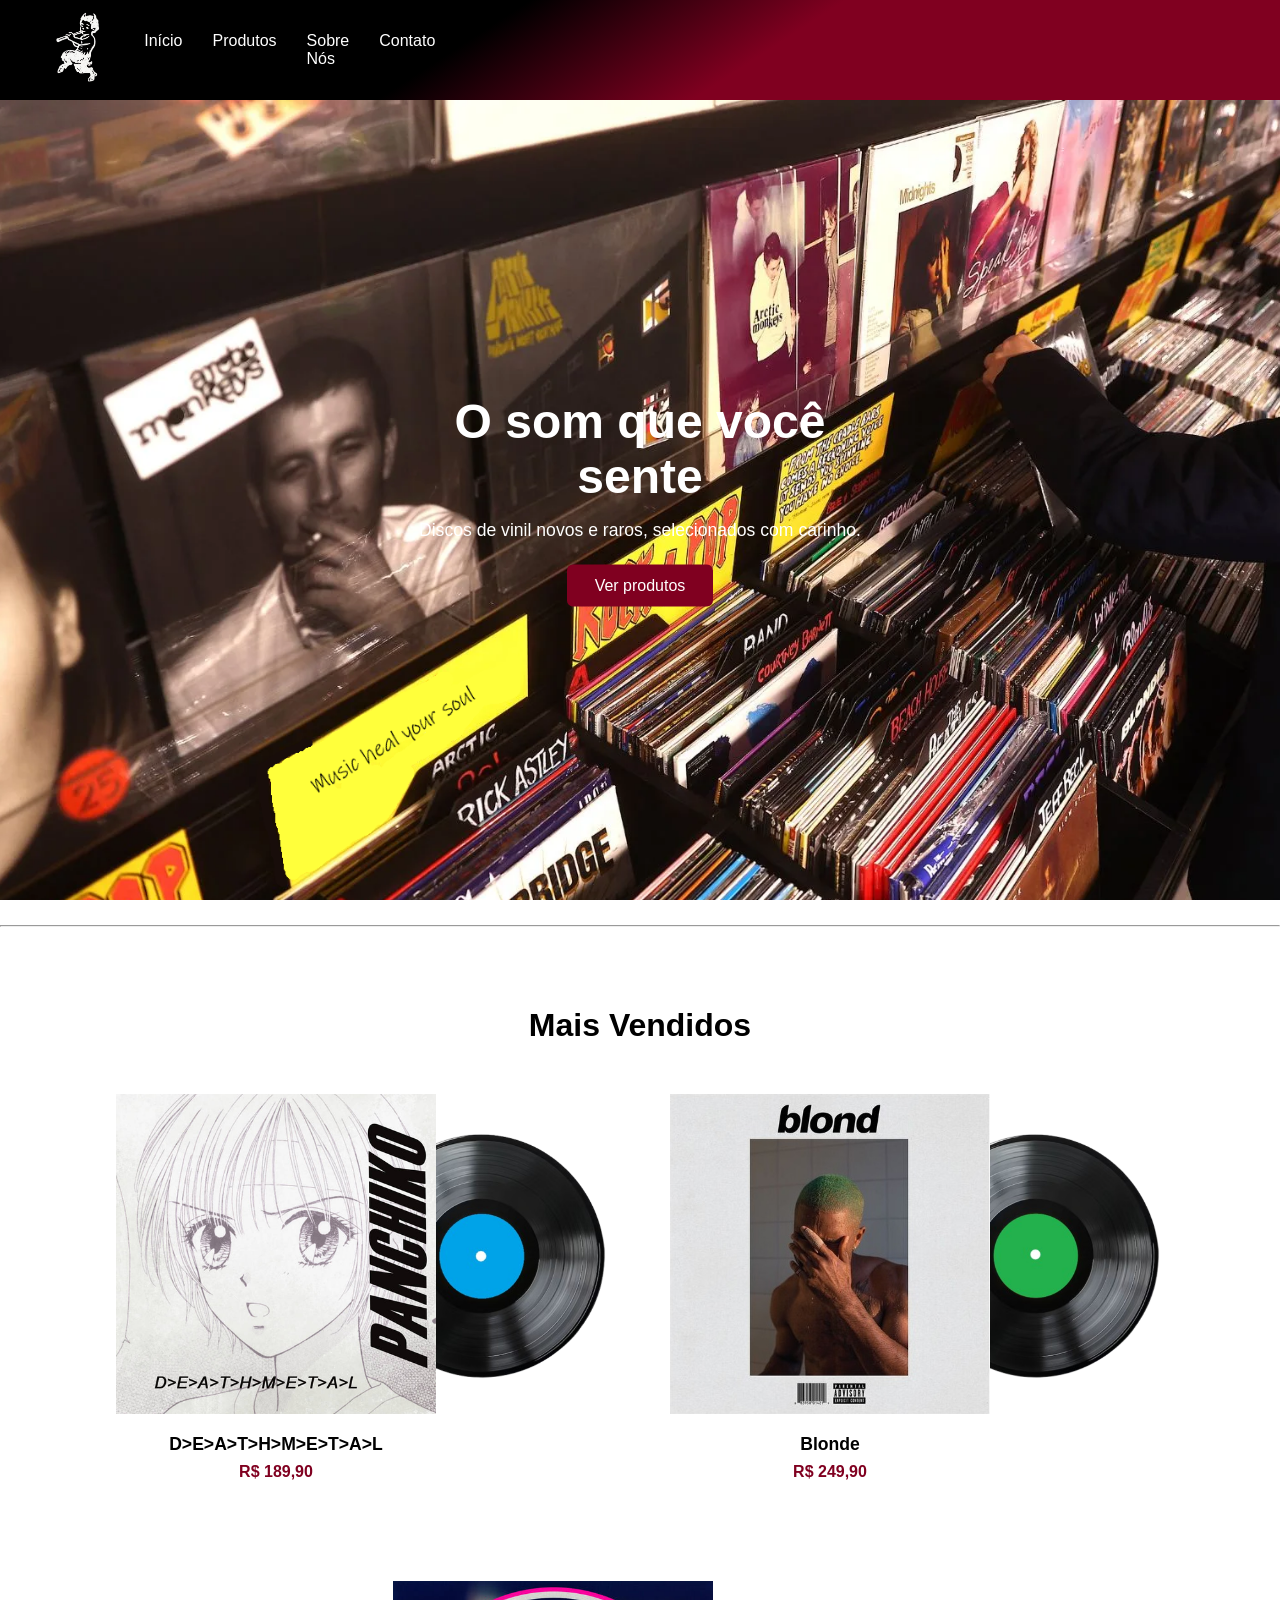
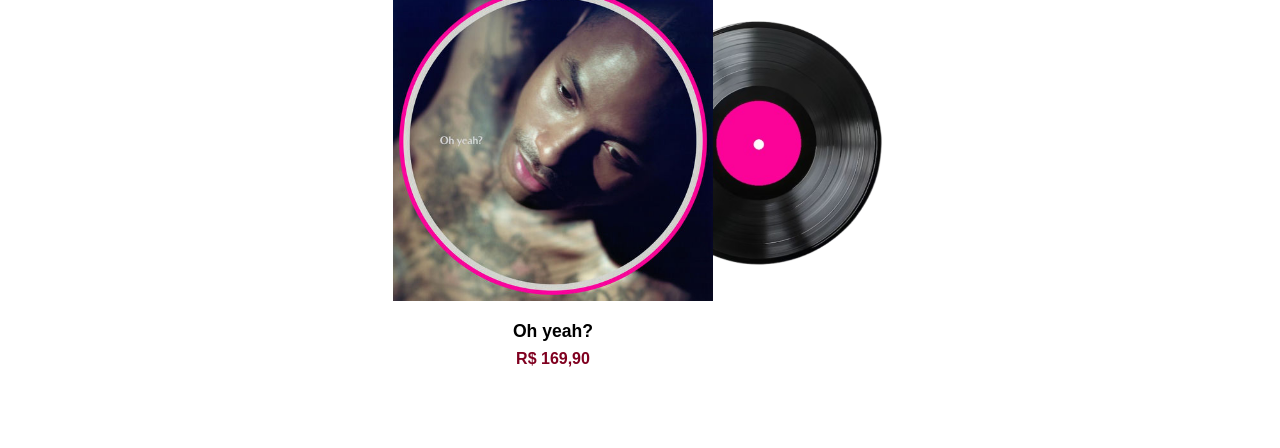
==== index.html @ 2e782c03 "first commit" ====
<!DOCTYPE html>
<html lang="pt-BR">
<head>
    <meta charset="UTF-8">
    <meta name="viewport" content="width=device-width, initial-scale=1.0">
    <title>Mucis heal your soul</title>
    <link rel="stylesheet" href="style.css">
</head>
<body>
    <div id="container">
        <header>
            <div class="nav">
                <div class="logo">
                    <a href="#"><img src="imgs/logo.jpg" alt="Sonder"></a>
                </div>
                <div class="menu">
                    <ul>
                        <li><a href="index.html">Início</a></li>
                        <li><a href="produtos.html">Produtos</a></li>
                        <li><a href="sobre.html">Sobre Nós</a></li>
                        <li><a href="contato.html">Contato</a></li>
                        <li><a href="#" class="duvidas">Dúvidas?</a></li>
                    </ul>
                </div>
            </div>
        </header>
<main>
    <section class="hero">
        <div class="main-img">
            <img src="imgs/main.png" alt="Coleção de discos de vinil">
        </div>
        <div class="hero-text">
            <h1>O som que você sente</h1>
            <p>Discos de vinil novos e raros, selecionados com carinho.</p>
            <a href="produtos.html" class="btn">Ver produtos</a>
        </div>
    </section>
    <hr>
<section class="mais-vendidos">
    <h2>Mais Vendidos</h2>
    <div class="produtos-grid">
        <article class="produto">
            <div class="capa">
                <img src="imgs/discopanchiko.png" alt="" class="disco">
                <img src="imgs/panchiko.png" alt="D>E>A>T>H>M>E>T>A>L" class="album">
                <audio controls preload="none" src=""></audio>
            </div>
            <h3>D>E>A>T>H>M>E>T>A>L</h3>
            <p class="preco">R$ 189,90</p>
        </article>
        <article class="produto">
            <div class="capa">
                <img src="imgs/discoblonde.png" alt="" class="disco">
                <img src="imgs/blonde.jpg" alt="Blonde" class="album">
            </div>
            <h3>Blonde</h3>
            <p class="preco">R$ 249,90</p>
        </article>
        <article class="produto">
            <div class="capa">
                <img src="imgs/discoyeah.png" alt="" class="disco">
                <img src="imgs/ohyeah.jpg" alt="Oh yeah?" class="album">
            </div>
            <h3>Oh yeah?</h3>
            <p class="preco">R$ 169,90</p>
        </article>
    </div>
</section>
</main>
</div>
</body>
</html>
---- style.css ----
*{
    margin: 0;
    padding: 0;
    box-sizing: border-box;
    font-family: 'Lucida Sans', 'Lucida Sans Regular', 'Lucida Grande', 'Lucida Sans Unicode', Geneva, Verdana, sans-serif;
}
body{
    overflow-x: clip;
}
#container{
    width: 100%;
    height: 100vh;
}
.nav{
    display: flex;
    justify-content: flex-start;
    align-items: center;
    padding: 15px 0 15px 50px;
    background: #000000;
    background: linear-gradient(147deg, rgba(0, 0, 0, 1) 37%, rgba(128, 0, 32, 1) 59%);
    width: 100%;
    height: 100px;
    position: fixed;
    top: 0;
    left: 0;
    z-index: 1000;
    img{
        height: 80px;
        display: block;
    }
    .menu{
    ul{
        list-style-type: none;
        display: flex;
    }
        display: flex;
        flex-direction: row;
    }
    a{
        text-decoration: none;
        color: white;
        font-size: 16px;
        font-weight: 500;
        &:hover{
            animation: color 0.3s ease;
        }
        @keyframes aparecer{
            to{
                opacity: 0.3;
            }
            from{
                opacity: 1;
            }
        }
    }
    li{
        margin-left: 30px;
    }
    .duvidas{
        margin-left: 1280px;
        padding: 8px 16px;
        border: 2px solid black;
        background-color: black;
        border-radius: 6px;
    }
}

.hero{
    position: relative;
    height: calc(100vh - 100px);
    margin-top: 100px;
}
.main-img{
    width: 100%;
    height: 100%;
    position: relative;
    overflow: hidden;
    img{
        width: 100%;
        height: 100%;
        object-fit: cover;
        display: block;
    }
}
.hero-text{
    position: absolute;
    top: 50%;
    left: 50%;
    transform: translate(-50%, -50%);
    z-index: 2;
    color: white;
    max-width: 500px;
    text-align: center;
    h1{
        font-size: 3rem;
        margin-bottom: 16px;
    }
    p{
        font-size: 1.1rem;
        margin-bottom: 24px;
    }
}
.btn {
    display: inline-block;
    padding: 12px 28px;
    background: #800020;
    color: white;
    text-decoration: none;
    border-radius: 6px;
    transition: background 0.3s;
    &:hover{
        background: #a00028;
    }
}

hr{
    margin-top: 25px;
}

.mais-vendidos{
    padding: 80px 60px;
}
.mais-vendidos h2 {
    text-align: center;
    font-size: 2rem;
    margin-bottom: 50px;
}
.produtos-grid{
    display: flex;
    justify-content: center;
    flex-wrap: wrap;
    gap: 100px 60px;
}
.produto{
    width: 320px;
    margin-right: 174px;
    text-align: center;
}
.capa{
    position: relative;
    width: 100%;
    aspect-ratio: 1 / 1;
    margin-bottom: 20px;
}
.capa img{
    position: absolute;
    top: 0;
    width: 320px;
    height: 100%;
    display: block;
}
.album{
    left: 0;
    object-fit: cover;
    z-index: 2;
}
.disco{
    left: 65%;
    object-fit: contain;
    z-index: 1;
    animation: girar 2s linear infinite;
    animation-play-state: paused;
}
.disco:hover{
    animation-play-state: running;
}
@keyframes girar{
    from { transform: rotate(0deg); }
    to   { transform: rotate(360deg); }
}
.produto h3{
    font-size: 1.1rem;
    margin-bottom: 8px;
}
.preco{
    color: #800020;
    font-weight: bold;
}
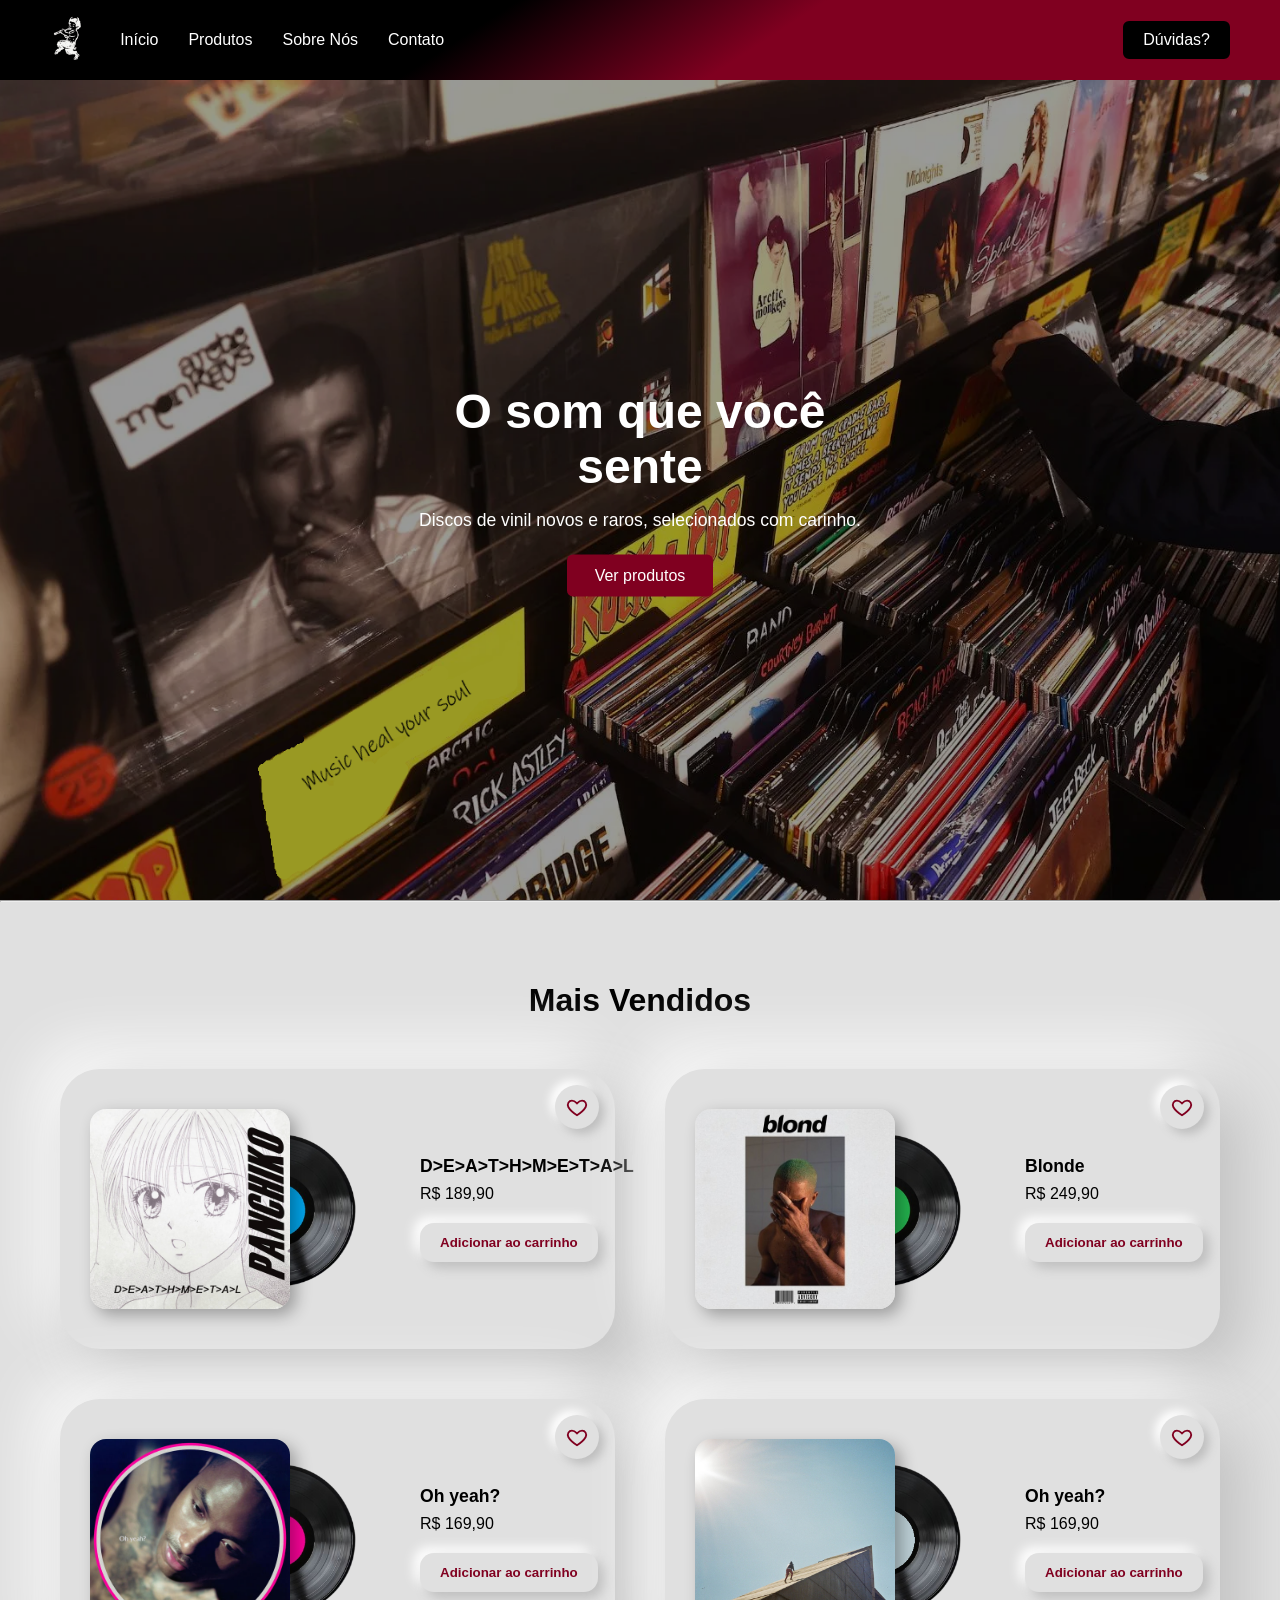
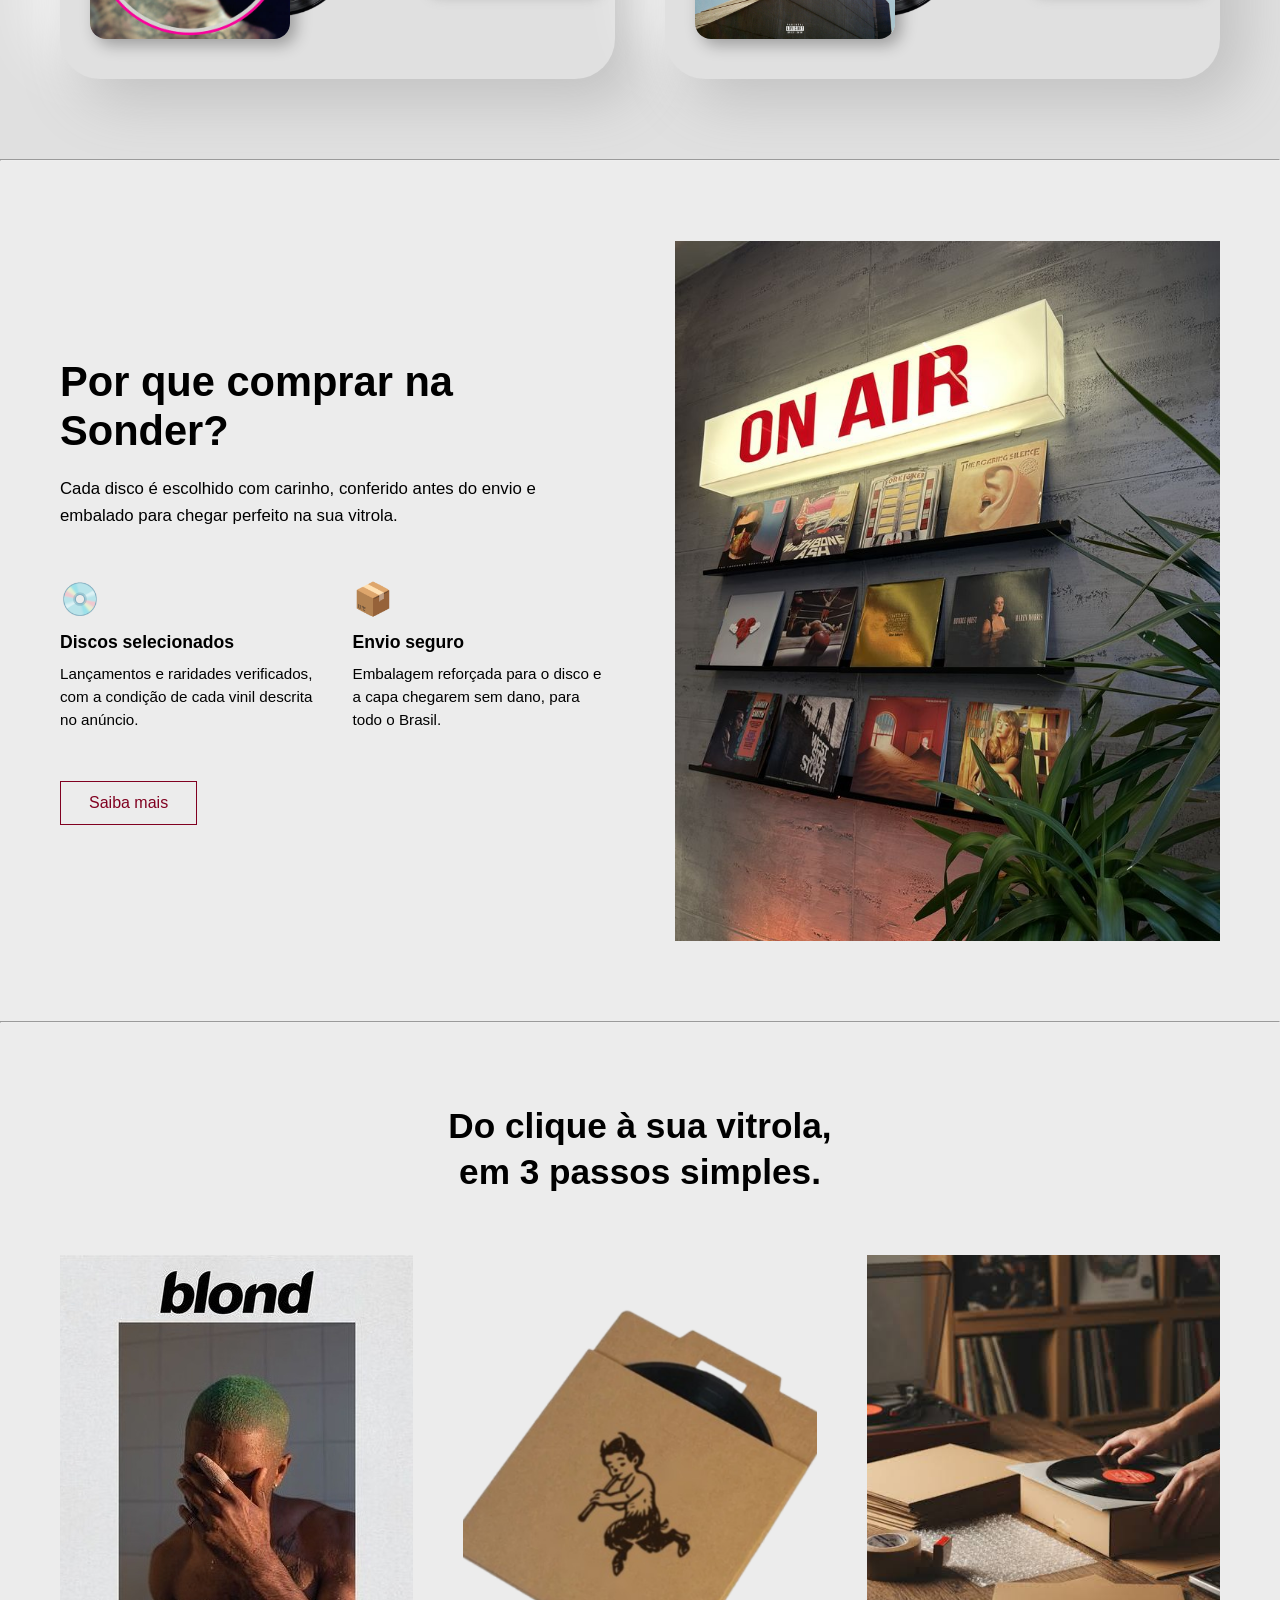
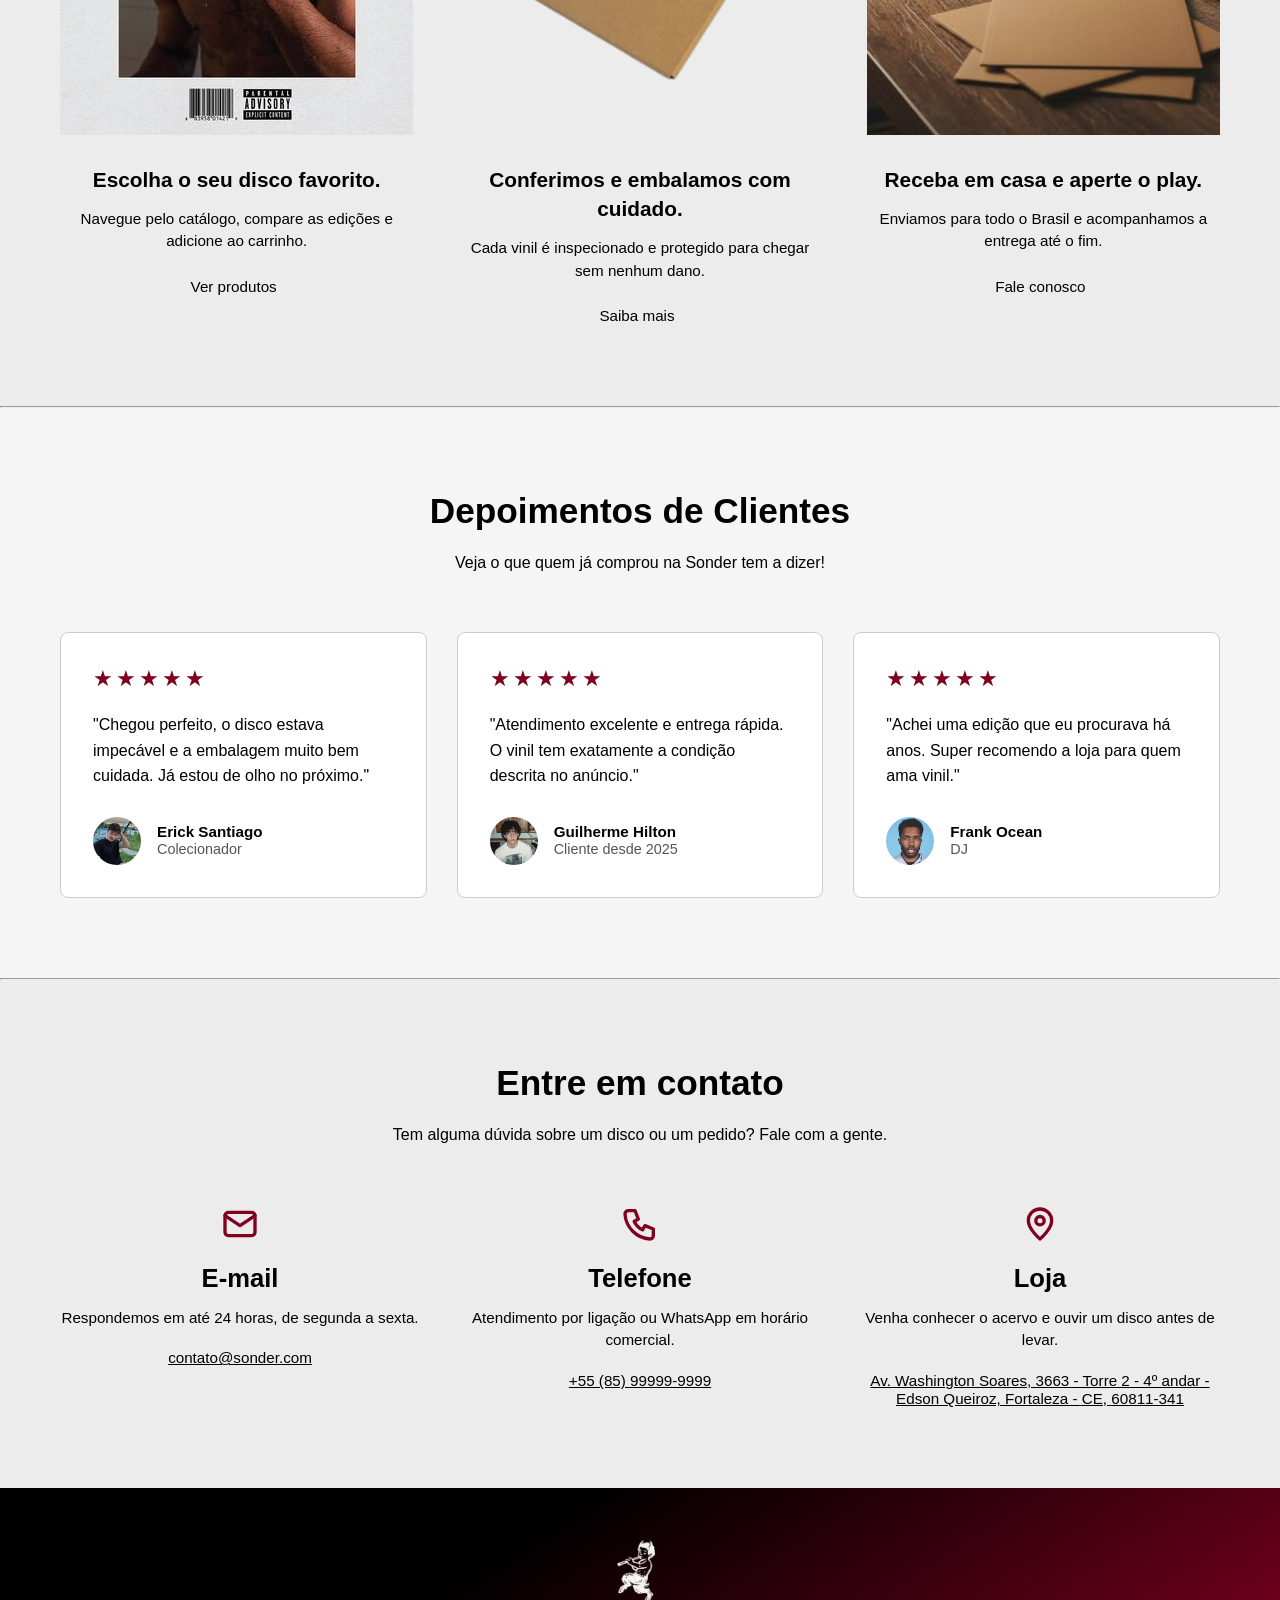
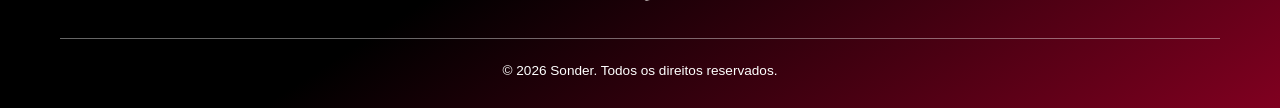
==== commit 72a1a969: "site finalizado em partes" ====
--- a/index.html
+++ b/index.html
@@ -3,7 +3,7 @@
 <head>
     <meta charset="UTF-8">
     <meta name="viewport" content="width=device-width, initial-scale=1.0">
-    <title>Mucis heal your soul</title>
+    <title>Sonder Company</title>
     <link rel="stylesheet" href="style.css">
 </head>
 <body>
@@ -14,13 +14,13 @@
                     <a href="#"><img src="imgs/logo.jpg" alt="Sonder"></a>
                 </div>
                 <div class="menu">
-                    <ul>
-                        <li><a href="index.html">Início</a></li>
-                        <li><a href="produtos.html">Produtos</a></li>
-                        <li><a href="sobre.html">Sobre Nós</a></li>
-                        <li><a href="contato.html">Contato</a></li>
-                        <li><a href="#" class="duvidas">Dúvidas?</a></li>
-                    </ul>
+                  <ul>
+                    <li><a href="index.html">Início</a></li>
+                    <li><a href="produtos.html">Produtos</a></li>
+                    <li><a href="sobre.html">Sobre Nós</a></li>
+                    <li><a href="https://www.whatsapp.com/" target="_blank">Contato</a></li>
+                    <li><a href="https://www.whatsapp.com/" class="duvidas" target="_blank" rel="noopener noreferrer">Dúvidas?</a></li>
+                  </ul>
                 </div>
             </div>
         </header>
@@ -37,35 +37,217 @@
     </section>
     <hr>
 <section class="mais-vendidos">
-    <h2>Mais Vendidos</h2>
-    <div class="produtos-grid">
-        <article class="produto">
-            <div class="capa">
-                <img src="imgs/discopanchiko.png" alt="" class="disco">
-                <img src="imgs/panchiko.png" alt="D>E>A>T>H>M>E>T>A>L" class="album">
-                <audio controls preload="none" src=""></audio>
-            </div>
-            <h3>D>E>A>T>H>M>E>T>A>L</h3>
-            <p class="preco">R$ 189,90</p>
-        </article>
-        <article class="produto">
-            <div class="capa">
-                <img src="imgs/discoblonde.png" alt="" class="disco">
-                <img src="imgs/blonde.jpg" alt="Blonde" class="album">
-            </div>
-            <h3>Blonde</h3>
-            <p class="preco">R$ 249,90</p>
-        </article>
-        <article class="produto">
-            <div class="capa">
-                <img src="imgs/discoyeah.png" alt="" class="disco">
-                <img src="imgs/ohyeah.jpg" alt="Oh yeah?" class="album">
-            </div>
-            <h3>Oh yeah?</h3>
-            <p class="preco">R$ 169,90</p>
-        </article>
-    </div>
-</section>
+  <h2>Mais Vendidos</h2>
+
+  <div class="produtos-grid">
+
+    <!-- CARD 1 -->
+    <article class="card card-deathmetal">
+      <button class="btn-curtir" aria-label="Curtir">
+        <svg viewBox="0 0 24 24"><path d="M12 21s-7-4.5-9.5-9C1 8.5 3 5 6.5 5c2 0 3.5 1 5.5 3 2-2 3.5-3 5.5-3C21 5 23 8.5 21.5 12 19 16.5 12 21 12 21z"/></svg>
+      </button>
+      <div class="capa">
+        <img class="album" src="imgs/panchiko.png" alt="Capa D>E>A>T>H>M>E>T>A>L">
+        <img class="disco" src="imgs/discopanchiko.png" alt="">
+      </div>
+      <div class="info">
+        <h3>D>E>A>T>H>M>E>T>A>L</h3>
+        <p class="preco">R$ 189,90</p>
+        <button class="btn-carrinho">Adicionar ao carrinho</button>
+      </div>
+    </article>
+
+    <!-- CARD 2 -->
+    <article class="card card-blonde">
+      <button class="btn-curtir" aria-label="Curtir">
+        <svg viewBox="0 0 24 24"><path d="M12 21s-7-4.5-9.5-9C1 8.5 3 5 6.5 5c2 0 3.5 1 5.5 3 2-2 3.5-3 5.5-3C21 5 23 8.5 21.5 12 19 16.5 12 21 12 21z"/></svg>
+      </button>
+      <div class="capa">
+        <img class="album" src="imgs/blonde.jpg" alt="Capa Blonde">
+        <img class="disco" src="imgs/discoblonde.png" alt="">
+      </div>
+      <div class="info">
+        <h3>Blonde</h3>
+        <p class="preco">R$ 249,90</p>
+        <button class="btn-carrinho">Adicionar ao carrinho</button>
+      </div>
+    </article>
+
+    <!-- CARD 3 -->
+    <article class="card card-ohyeah">
+      <button class="btn-curtir" aria-label="Curtir">
+        <svg viewBox="0 0 24 24"><path d="M12 21s-7-4.5-9.5-9C1 8.5 3 5 6.5 5c2 0 3.5 1 5.5 3 2-2 3.5-3 5.5-3C21 5 23 8.5 21.5 12 19 16.5 12 21 12 21z"/></svg>
+      </button>
+      <div class="capa">
+        <img class="album" src="imgs/ohyeah.jpg" alt="Capa Oh yeah?">
+        <img class="disco" src="imgs/discoyeah.png" alt="">
+      </div>
+      <div class="info">
+        <h3>Oh yeah?</h3>
+        <p class="preco">R$ 169,90</p>
+        <button class="btn-carrinho">Adicionar ao carrinho</button>
+      </div>
+    </article>
+
+    <!-- CARD 4 -->
+    <article class="card card-ohyeah">
+      <button class="btn-curtir" aria-label="Curtir">
+        <svg viewBox="0 0 24 24"><path d="M12 21s-7-4.5-9.5-9C1 8.5 3 5 6.5 5c2 0 3.5 1 5.5 3 2-2 3.5-3 5.5-3C21 5 23 8.5 21.5 12 19 16.5 12 21 12 21z"/></svg>
+      </button>
+      <div class="capa">
+        <img class="album" src="imgs/freudian.jpg" alt="Capa Oh yeah?">
+        <img class="disco" src="imgs/discofreudian.png" alt="">
+      </div>
+      <div class="info">
+        <h3>Oh yeah?</h3>
+        <p class="preco">R$ 169,90</p>
+        <button class="btn-carrinho">Adicionar ao carrinho</button>
+      </div>
+    </article>
+  </div>
+</section>
+<hr>
+<section class="porque">
+  <div class="porque-texto">
+    <h2>Por que comprar na Sonder?</h2>
+    <p class="porque-desc">
+      Cada disco é escolhido com carinho, conferido antes do envio
+      e embalado para chegar perfeito na sua vitrola.
+    </p>
+
+    <div class="destaques">
+      <div class="destaque">
+        <span class="icone">💿</span>
+        <h3>Discos selecionados</h3>
+        <p>Lançamentos e raridades verificados, com a condição de cada vinil descrita no anúncio.</p>
+      </div>
+      <div class="destaque">
+        <span class="icone">📦</span>
+        <h3>Envio seguro</h3>
+        <p>Embalagem reforçada para o disco e a capa chegarem sem dano, para todo o Brasil.</p>
+      </div>
+    </div>
+
+    <a href="sobre.html" class="btn-saiba">Saiba mais</a>
+  </div>
+
+  <div class="porque-img">
+    <img src="imgs/loja.jpg" alt="Loja Sonder">
+  </div>
+</section>
+<hr>
+<section class="processo">
+  <h2>Do clique à sua vitrola, <br>em 3 passos simples.</h2>
+
+  <div class="processo-grid">
+    <article class="etapa">
+      <img src="imgs/blonde.jpg" alt="Escolha do disco">
+      <h3>Escolha o seu disco favorito.</h3>
+      <p>Navegue pelo catálogo, compare as edições e adicione ao carrinho.</p>
+      <a href="produtos.html" class="link-seta">Ver produtos <span></span></a>
+    </article>
+
+    <article class="etapa">
+      <img src="imgs/caixa" alt="Embalagem do disco">
+      <h3>Conferimos e embalamos com cuidado.</h3>
+      <p>Cada vinil é inspecionado e protegido para chegar sem nenhum dano.</p>
+      <a href="sobre.html" class="link-seta">Saiba mais <span></span></a>
+    </article>
+
+    <article class="etapa">
+      <img src="imgs/entregue.jpg" alt="Entrega">
+      <h3>Receba em casa e aperte o play.</h3>
+      <p>Enviamos para todo o Brasil e acompanhamos a entrega até o fim.</p>
+      <a href="https://www.whatsapp.com/" target="_blank" class="link-seta">Fale conosco <span></span></a>
+    </article>
+  </div>
+</section>
+<hr>
+<!-- ===== DEPOIMENTOS ===== -->
+<section class="depoimentos">
+  <h2>Depoimentos de Clientes</h2>
+  <p class="sub">Veja o que quem já comprou na Sonder tem a dizer!</p>
+
+  <div class="depoimentos-grid">
+    <article class="depoimento">
+      <div class="estrelas">★★★★★</div>
+      <p class="texto">"Chegou perfeito, o disco estava impecável e a embalagem muito bem cuidada. Já estou de olho no próximo."</p>
+      <div class="autor">
+        <img src="imgs/arthur.png" alt="">
+        <div>
+          <strong>Erick Santiago</strong>
+          <span>Colecionador</span>
+        </div>
+      </div>
+    </article>
+
+    <article class="depoimento">
+      <div class="estrelas">★★★★★</div>
+      <p class="texto">"Atendimento excelente e entrega rápida. O vinil tem exatamente a condição descrita no anúncio."</p>
+      <div class="autor">
+        <img src="imgs/gui.jpg" alt="">
+        <div>
+          <strong>Guilherme Hilton</strong>
+          <span>Cliente desde 2025</span>
+        </div>
+      </div>
+    </article>
+
+    <article class="depoimento">
+      <div class="estrelas">★★★★★</div>
+      <p class="texto">"Achei uma edição que eu procurava há anos. Super recomendo a loja para quem ama vinil."</p>
+      <div class="autor">
+        <img src="imgs/frank.jpg" alt="">
+        <div>
+          <strong>Frank Ocean</strong>
+          <span>DJ</span>
+        </div>
+      </div>
+    </article>
+  </div>
+</section>
+<hr>
+<!-- ===== CONTATO ===== -->
+<section class="contato" id="contato">
+  <h2>Entre em contato</h2>
+  <p class="sub">Tem alguma dúvida sobre um disco ou um pedido? Fale com a gente.</p>
+
+  <div class="contato-grid">
+    <div class="contato-item">
+      <svg viewBox="0 0 24 24"><rect x="3" y="5" width="18" height="14" rx="2"/><path d="M3 7l9 6 9-6"/></svg>
+      <h3>E-mail</h3>
+      <p>Respondemos em até 24 horas, de segunda a sexta.</p>
+      <a href="#">contato@sonder.com</a>
+    </div>
+
+    <div class="contato-item">
+      <svg viewBox="0 0 24 24"><path d="M5 4h4l2 5-2.5 1.5a11 11 0 0 0 5 5L15 13l5 2v4a2 2 0 0 1-2 2A16 16 0 0 1 3 6a2 2 0 0 1 2-2z"/></svg>
+      <h3>Telefone</h3>
+      <p>Atendimento por ligação ou WhatsApp em horário comercial.</p>
+      <a href="#">+55 (85) 99999-9999</a>
+    </div>
+
+    <div class="contato-item">
+      <svg viewBox="0 0 24 24"><path d="M12 21s-7-6-7-11a7 7 0 0 1 14 0c0 5-7 11-7 11z"/><circle cx="12" cy="10" r="2.5"/></svg>
+      <h3>Loja</h3>
+      <p>Venha conhecer o acervo e ouvir um disco antes de levar.</p>
+      <a href="#">Av. Washington Soares, 3663 - Torre 2 - 4º andar - Edson Queiroz, Fortaleza - CE, 60811-341</a>
+    </div>
+  </div>
+</section>
+
+<!-- ===== FOOTER ===== -->
+<footer class="footer">
+  <img src="imgs/logo.jpg" alt="Sonder">
+  <hr>
+  <p>© 2026 Sonder. Todos os direitos reservados.</p>
+</footer>
+
+<script>
+    document.querySelectorAll('.btn-curtir').forEach(btn => {
+        btn.addEventListener('click', () => btn.classList.toggle('ativo'));
+    });
+</script>
 </main>
 </div>
 </body>
--- a/style.css
+++ b/style.css
@@ -6,80 +6,89 @@
 }
 body{
     overflow-x: clip;
+    background: #ececec;
 }
 #container{
     width: 100%;
-    height: 100vh;
-}
+    min-height: 100vh;
+}
+
+/* ===== MENU ===== */
 .nav{
     display: flex;
-    justify-content: flex-start;
     align-items: center;
-    padding: 15px 0 15px 50px;
+    padding: 0 50px;
     background: #000000;
     background: linear-gradient(147deg, rgba(0, 0, 0, 1) 37%, rgba(128, 0, 32, 1) 59%);
     width: 100%;
-    height: 100px;
+    height: 80px;
     position: fixed;
     top: 0;
     left: 0;
     z-index: 1000;
-    img{
-        height: 80px;
-        display: block;
-    }
-    .menu{
-    ul{
-        list-style-type: none;
-        display: flex;
-    }
-        display: flex;
-        flex-direction: row;
-    }
-    a{
-        text-decoration: none;
-        color: white;
-        font-size: 16px;
-        font-weight: 500;
-        &:hover{
-            animation: color 0.3s ease;
-        }
-        @keyframes aparecer{
-            to{
-                opacity: 0.3;
-            }
-            from{
-                opacity: 1;
-            }
-        }
-    }
-    li{
-        margin-left: 30px;
-    }
-    .duvidas{
-        margin-left: 1280px;
-        padding: 8px 16px;
-        border: 2px solid black;
-        background-color: black;
-        border-radius: 6px;
-    }
-}
-
+}
+.nav img{
+    height: 50px;
+    display: block;
+}
+.menu{
+    flex: 1;
+    margin-left: 30px;
+}
+.menu ul{
+    list-style: none;
+    display: flex;
+    align-items: center;
+    gap: 30px;
+}
+.menu li{
+    white-space: nowrap;
+}
+.menu li:last-child{
+    margin-left: auto;
+}
+.nav a{
+    text-decoration: none;
+    color: white;
+    font-size: 16px;
+    font-weight: 500;
+    transition: opacity .3s ease;
+}
+.nav a:hover{
+    opacity: .6;
+}
+.menu .duvidas{
+    display: inline-block;
+    padding: 8px 18px;
+    background: #000000;
+    border: 2px solid #000000;
+    border-radius: 6px;
+    transition: background .3s ease;
+}
+.nav .duvidas:hover{
+    opacity: 1;
+    background: #000000af;
+    border-color: #000000af;
+}
+
+/* ===== HERO ===== */
 .hero{
     position: relative;
-    height: calc(100vh - 100px);
-    margin-top: 100px;
+    height: calc(100vh - 80px);
+    margin-top: 80px;
 }
 .main-img{
     width: 100%;
     height: 100%;
     position: relative;
     overflow: hidden;
+    background-color: #000;
     img{
         width: 100%;
         height: 100%;
         object-fit: cover;
         display: block;
+        opacity: 0.6;
     }
 }
 .hero-text{
@@ -91,16 +100,16 @@
     color: white;
     max-width: 500px;
     text-align: center;
-    h1{
-        font-size: 3rem;
-        margin-bottom: 16px;
-    }
-    p{
-        font-size: 1.1rem;
-        margin-bottom: 24px;
-    }
-}
-.btn {
+}
+.hero-text h1{
+    font-size: 3rem;
+    margin-bottom: 16px;
+}
+.hero-text p{
+    font-size: 1.1rem;
+    margin-bottom: 24px;
+}
+.btn{
     display: inline-block;
     padding: 12px 28px;
     background: #800020;
@@ -108,71 +117,522 @@
     text-decoration: none;
     border-radius: 6px;
     transition: background 0.3s;
-    &:hover{
-        background: #a00028;
-    }
-}
-
-hr{
-    margin-top: 25px;
-}
-
-.mais-vendidos{
+}
+.btn:hover{
+    background: #a00028;
+}
+
+/* ===== MAIS VENDIDOS / PÁGINA DE PRODUTOS ===== */
+.mais-vendidos,
+.pagina-produtos{
     padding: 80px 60px;
-}
-.mais-vendidos h2 {
+    background: #e0e0e0;
+}
+.pagina-produtos{
+    margin-top: 80px;
+}
+.mais-vendidos h2,
+.pagina-produtos h2{
     text-align: center;
     font-size: 2rem;
     margin-bottom: 50px;
 }
 .produtos-grid{
-    display: flex;
-    justify-content: center;
-    flex-wrap: wrap;
-    gap: 100px 60px;
-}
-.produto{
-    width: 320px;
-    margin-right: 174px;
-    text-align: center;
+    display: grid;
+    grid-template-columns: repeat(2, minmax(0, 1fr));
+    gap: 50px;
+    max-width: 1400px;
+    margin: 0 auto;
+}
+.card{
+    position: relative;
+    display: flex;
+    align-items: center;
+    gap: 30px;
+    width: 100%;
+    min-height: 280px;
+    padding: 30px;
+    border-radius: 40px;
+    background: #e0e0e0;
+    box-shadow: 20px 20px 60px #bebebe,
+               -20px -20px 60px #ffffff;
 }
 .capa{
     position: relative;
-    width: 100%;
-    aspect-ratio: 1 / 1;
-    margin-bottom: 20px;
+    flex: 0 0 300px;
+    height: 200px;
+    margin: 0;
 }
 .capa img{
     position: absolute;
     top: 0;
-    width: 320px;
-    height: 100%;
-    display: block;
+    width: 200px;
+    height: 200px;
+    border: none;
 }
 .album{
     left: 0;
     object-fit: cover;
+    border-radius: 16px;
     z-index: 2;
+    box-shadow: 6px 6px 16px rgba(0,0,0,.3);
 }
 .disco{
-    left: 65%;
+    left: 90px;
     object-fit: contain;
     z-index: 1;
-    animation: girar 2s linear infinite;
-    animation-play-state: paused;
-}
-.disco:hover{
-    animation-play-state: running;
-}
-@keyframes girar{
-    from { transform: rotate(0deg); }
-    to   { transform: rotate(360deg); }
-}
-.produto h3{
+    transition: left .4s ease, transform .6s ease;
+}
+.card:hover .disco{
+    left: 120px;
+    transform: rotate(40deg);
+}
+.info{
+    flex: 1;
+    min-width: 0;
+    text-align: left;
+}
+.info h3{
     font-size: 1.1rem;
     margin-bottom: 8px;
 }
 .preco{
+    margin-bottom: 20px;
+}
+.btn-carrinho{
+    padding: 12px 20px;
+    border: none;
+    border-radius: 14px;
+    background: #e0e0e0;
     color: #800020;
     font-weight: bold;
+    white-space: nowrap;        /* "Adicionar ao carrinho" em uma linha */
+    cursor: pointer;
+    box-shadow: 6px 6px 12px #bebebe,
+               -6px -6px 12px #ffffff;
+    transition: all .2s ease;
+}
+.btn-carrinho:hover{
+    background: #800020;
+    color: #fff;
+}
+.btn-carrinho:active{
+    box-shadow: inset 4px 4px 8px #5c0017,
+                inset -4px -4px 8px #a40029;
+}
+.btn-curtir{
+    position: absolute;
+    top: 16px;
+    right: 16px;
+    z-index: 3;
+    width: 44px;
+    height: 44px;
+    border: none;
+    border-radius: 50%;
+    background: #e0e0e0;
+    cursor: pointer;
+    display: grid;
+    place-items: center;
+    box-shadow: 5px 5px 10px #bebebe,
+               -5px -5px 10px #ffffff;
+    transition: all .2s ease;
+}
+.btn-curtir svg{
+    width: 22px;
+    height: 22px;
+    fill: none;
+    stroke: #800020;
+    stroke-width: 2;
+}
+.btn-curtir.ativo{
+    box-shadow: inset 4px 4px 8px #bebebe,
+                inset -4px -4px 8px #ffffff;
+}
+.btn-curtir.ativo svg{
+    fill: #800020;
+}
+
+/* ===== POR QUE COMPRAR ===== */
+.porque{
+    display: flex;
+    align-items: center;
+    gap: 70px;
+    padding: 80px 60px;
+}
+.porque-texto{
+    flex: 1;
+}
+.porque-texto h2{
+    font-size: 2.6rem;
+    line-height: 1.2;
+    margin-bottom: 20px;
+}
+.porque-desc{
+    font-size: 1.05rem;
+    line-height: 1.6;
+    margin-bottom: 50px;
+}
+.destaques{
+    display: flex;
+    gap: 40px;
+    margin-bottom: 50px;
+}
+.destaque{
+    flex: 1;
+}
+.icone{
+    display: block;
+    font-size: 2rem;
+    margin-bottom: 14px;
+}
+.destaque h3{
+    font-size: 1.1rem;
+    margin-bottom: 10px;
+}
+.destaque p{
+    font-size: 0.95rem;
+    line-height: 1.5;
+}
+.btn-saiba{
+    display: inline-block;
+    padding: 12px 28px;
+    border: 1px solid #800020;
+    color: #800020;
+    text-decoration: none;
+    transition: all 0.3s;
+}
+.btn-saiba:hover{
+    background: #800020;
+    color: white;
+}
+.porque-img{
+    flex: 1;
+}
+.porque-img img{
+    width: 100%;
+    height: 700px;
+    object-fit: cover;
+    display: block;
+}
+
+.processo h2,
+.depoimentos h2,
+.contato h2{
+    text-align: center;
+    font-size: 2.2rem;
+    line-height: 1.3;
+    margin-bottom: 20px;
+}
+.sub{
+    text-align: center;
+    margin-bottom: 60px;
+}
+
+/* ===== COMO FUNCIONA ===== */
+.processo{
+    padding: 80px 60px;
+}
+.processo h2{
+    margin-bottom: 60px;
+}
+.processo-grid{
+    display: flex;
+    gap: 50px;
+}
+.etapa{
+    flex: 1;
+    text-align: center;
+}
+.etapa img{
+    width: 100%;
+    height: 480px;
+    object-fit: cover;
+    display: block;
+    margin-bottom: 30px;
+}
+.etapa h3{
+    font-size: 1.3rem;
+    line-height: 1.4;
+    margin-bottom: 14px;
+}
+.etapa p{
+    font-size: 0.95rem;
+    line-height: 1.5;
+    margin-bottom: 20px;
+}
+.link-seta{
+    color: black;
+    text-decoration: none;
+    font-size: 0.95rem;
+}
+.link-seta span{
+    margin-left: 6px;
+    font-size: 1.3rem;
+    color: #800020;
+}
+.link-seta:hover{
+    color: #800020;
+}
+
+/* ===== DEPOIMENTOS ===== */
+.depoimentos{
+    padding: 80px 60px;
+    background: #f5f5f5;
+}
+.depoimentos-grid{
+    display: flex;
+    gap: 30px;
+}
+.depoimento{
+    flex: 1;
+    padding: 32px;
+    background: white;
+    border: 1px solid #ccc;
+    border-radius: 8px;
+}
+.estrelas{
+    color: #800020;
+    font-size: 1.4rem;
+    letter-spacing: 3px;
+    margin-bottom: 20px;
+}
+.texto{
+    line-height: 1.6;
+    margin-bottom: 28px;
+}
+.autor{
+    display: flex;
+    align-items: center;
+    gap: 16px;
+}
+.autor img{
+    width: 48px;
+    height: 48px;
+    border-radius: 50%;
+    object-fit: cover;
+    background: #ddd;
+}
+.autor strong{
+    display: block;
+    font-size: 0.95rem;
+}
+.autor span{
+    font-size: 0.9rem;
+    color: #555;
+}
+
+/* ===== CONTATO ===== */
+.contato{
+    padding: 80px 60px;
+}
+.contato-grid{
+    display: flex;
+    gap: 40px;
+}
+.contato-item{
+    flex: 1;
+    text-align: center;
+}
+.contato-item svg{
+    width: 40px;
+    height: 40px;
+    fill: none;
+    stroke: #800020;
+    stroke-width: 2;
+    stroke-linecap: round;
+    stroke-linejoin: round;
+    margin-bottom: 16px;
+}
+.contato-item h3{
+    font-size: 1.6rem;
+    margin-bottom: 14px;
+}
+.contato-item p{
+    font-size: 0.95rem;
+    line-height: 1.5;
+    margin-bottom: 20px;
+}
+.contato-item a{
+    color: black;
+    font-size: 0.95rem;
+}
+.contato-item a:hover{
+    color: #800020;
+}
+
+/* ===== FOOTER ===== */
+.footer{
+    padding: 50px 60px 30px;
+    background: #000;
+    background: linear-gradient(147deg, rgba(0,0,0,1) 37%, rgba(128,0,32,1) 100%);
+    color: white;
+    text-align: center;
+}
+.footer img{
+    height: 70px;
+    display: block;
+    margin: 0 auto 30px;
+}
+.footer hr{
+    border: none;
+    border-top: 1px solid rgba(255,255,255,.4);
+    margin: 0 0 24px;
+}
+.footer p{
+    font-size: 0.85rem;
+}
+
+
+/* ===== SOBRE NÓS ===== */
+.sobre{
+    max-width: 800px;
+    margin: 0 auto;
+    margin-top: 80px;
+    padding: 80px 30px 100px;
+}
+.sobre h1{
+    font-size: 2.2rem;
+    text-align: center;
+    margin-bottom: 50px;
+}
+.sobre p{
+    font-size: 1.05rem;
+    line-height: 1.8;
+    margin-bottom: 24px;
+}
+.sobre .frase-final{
+    margin-top: 40px;
+    padding-top: 30px;
+    border-top: 1px solid #bbb;
+    text-align: center;
+    font-weight: bold;
+    color: #800020;
+}
+
+@media (max-width: 1200px){
+    .produtos-grid{
+        grid-template-columns: 1fr;
+        max-width: 650px;
+    }
+}
+
+@media (max-width: 600px){
+    .card{
+        flex-direction: column;
+        text-align: center;
+    }
+    .capa{
+        flex: none;
+        width: 100%;
+        max-width: 300px;
+    }
+    .info{
+        text-align: center;
+    }
+}
+
+/* ===== TABLET E CELULAR ===== */
+@media (max-width: 900px){
+    .porque{
+        flex-direction: column;
+        gap: 40px;
+        padding: 60px 30px;
+    }
+    .porque-img{
+        width: 100%;
+    }
+    .porque-img img{
+        height: 400px;
+    }
+
+    .processo-grid,
+    .depoimentos-grid,
+    .contato-grid{
+        flex-direction: column;
+    }
+    .etapa img{
+        height: 300px;
+    }
+}
+
+@media (max-width: 600px){
+    .nav{
+        padding: 0 15px;
+    }
+    .nav img{
+        height: 40px;
+    }
+    .menu{
+        margin-left: 12px;
+    }
+    .menu ul{
+        gap: 12px;
+    }
+    .nav a{
+        font-size: 13px;
+    }
+    .menu .duvidas{
+        padding: 6px 10px;
+    }
+    .hero-text{
+        width: 90%;
+    }
+    .hero-text h1{
+        font-size: 2rem;
+    }
+    .hero-text p{
+        font-size: 1rem;
+    }
+    .mais-vendidos,
+    .pagina-produtos,
+    .processo,
+    .depoimentos,
+    .contato{
+        padding: 50px 20px;
+    }
+    .processo h2,
+    .depoimentos h2,
+    .contato h2,
+    .mais-vendidos h2,
+    .pagina-produtos h2{
+        font-size: 1.6rem;
+    }
+    .sub{
+        margin-bottom: 40px;
+    }
+    .card{
+        flex-direction: column;
+        text-align: center;
+        padding: 24px;
+    }
+    .capa{
+        flex: none;
+        width: 100%;
+        max-width: 300px;
+    }
+    .info{
+        text-align: center;
+    }
+    .porque{
+        padding: 50px 20px;
+    }
+    .porque-texto h2{
+        font-size: 1.8rem;
+    }
+    .destaques{
+        flex-direction: column;
+        gap: 30px;
+    }
+    .porque-img img{
+        height: 300px;
+    }
+    .sobre{
+        padding: 50px 20px 70px;
+    }
+    .sobre h1{
+        font-size: 1.7rem;
+    }
+    .footer{
+        padding: 40px 20px 24px;
+    }
 }
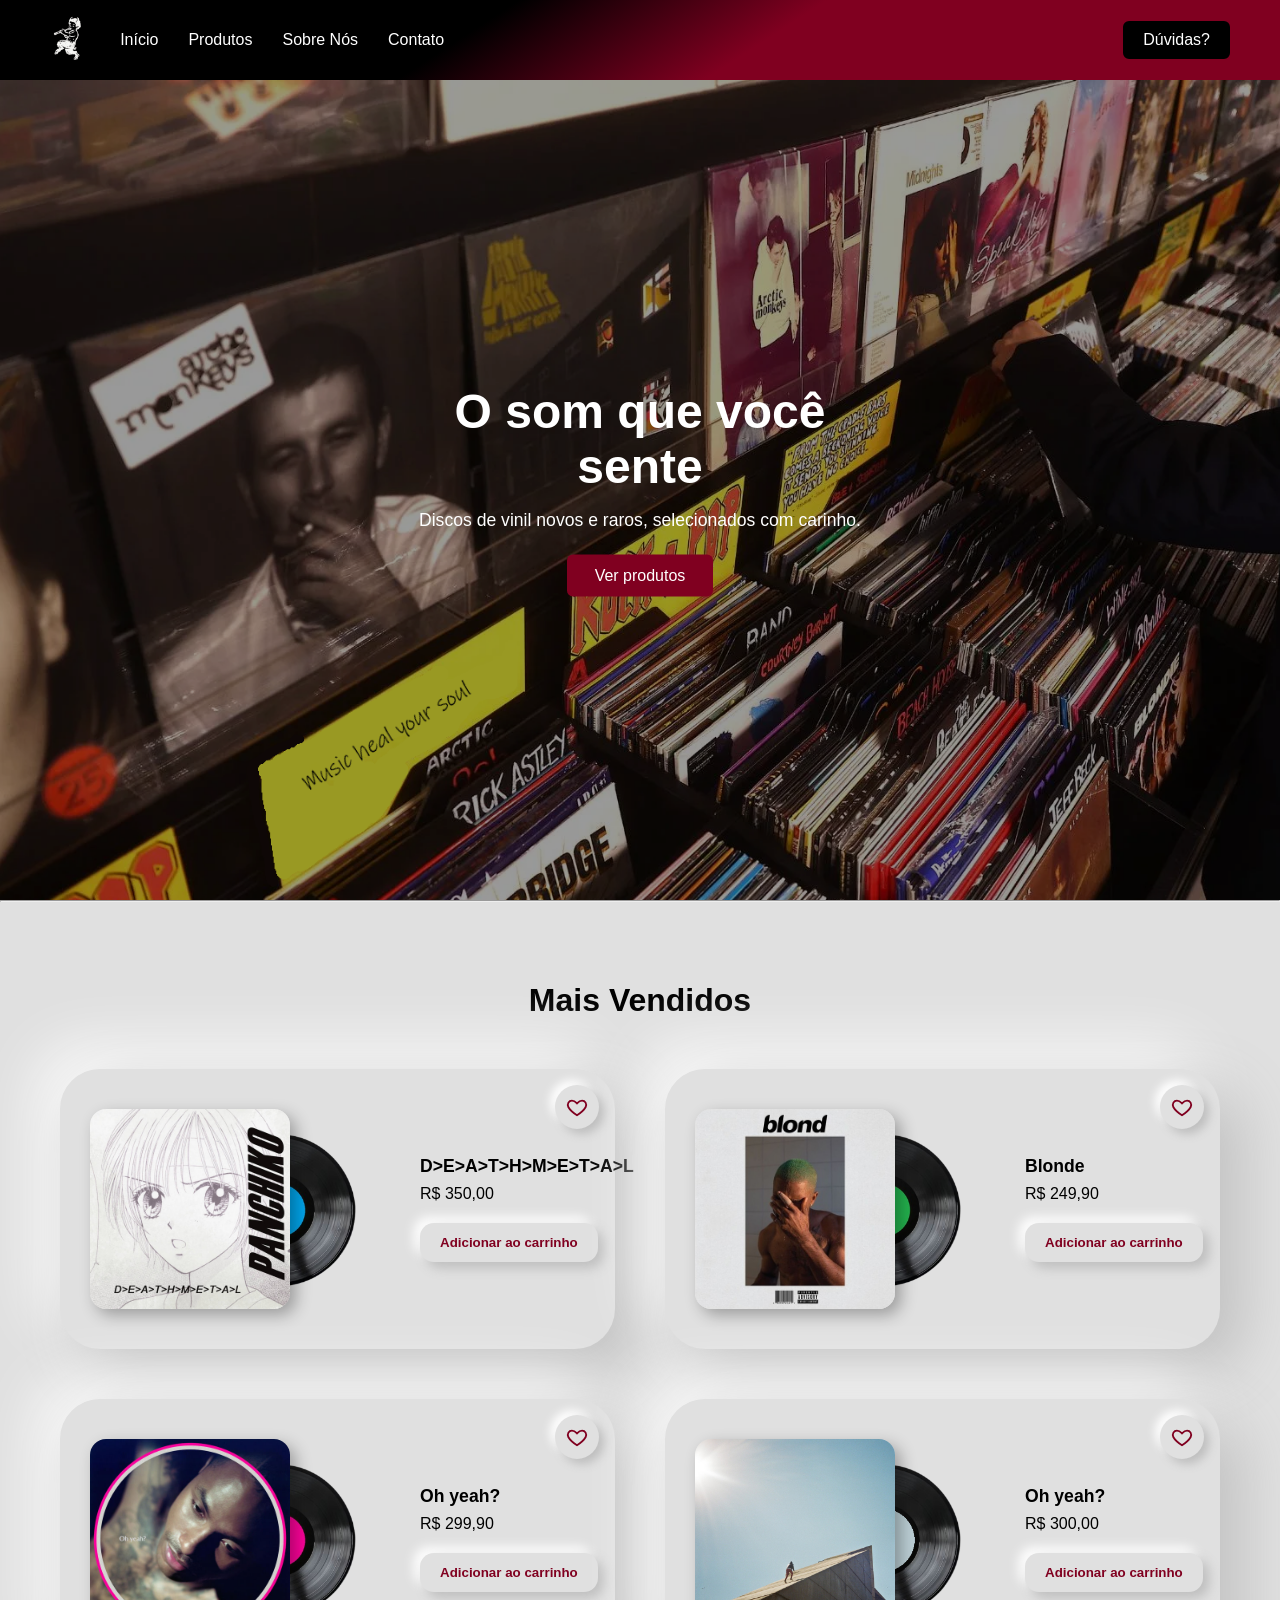
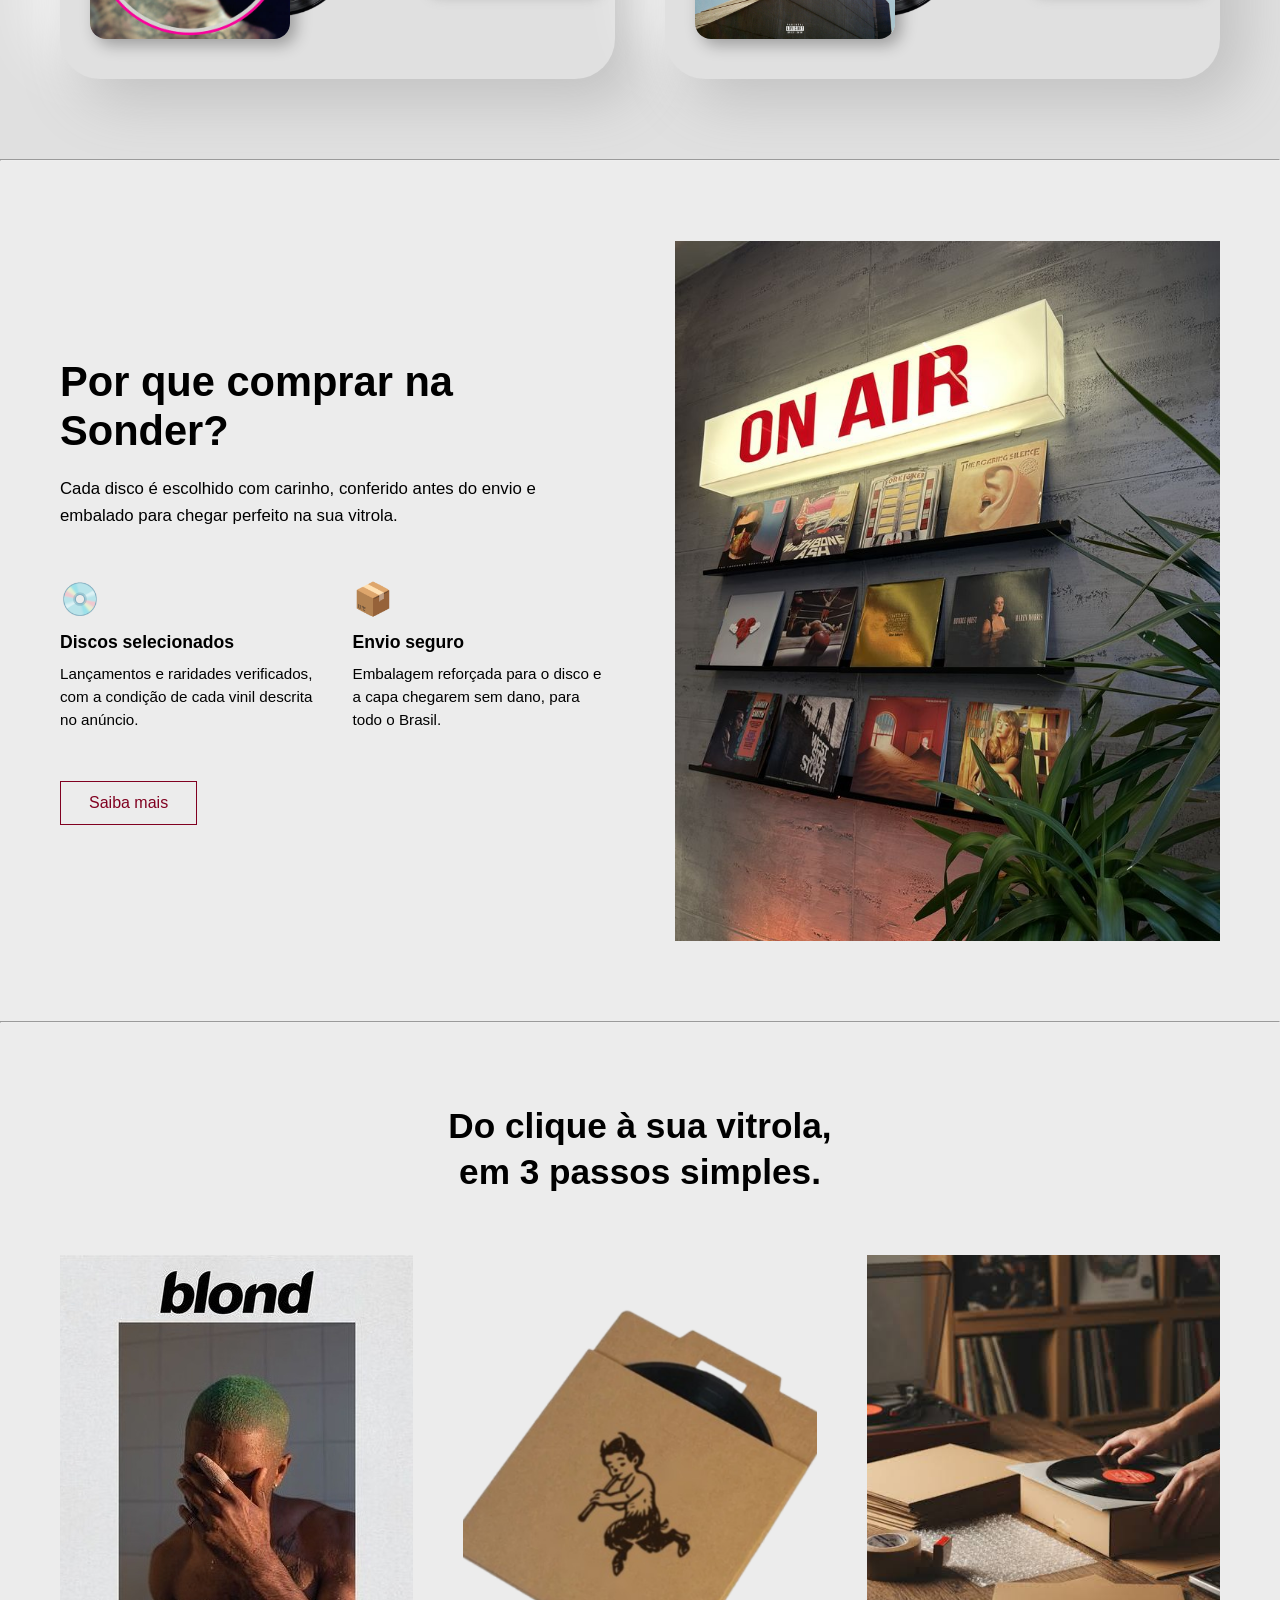
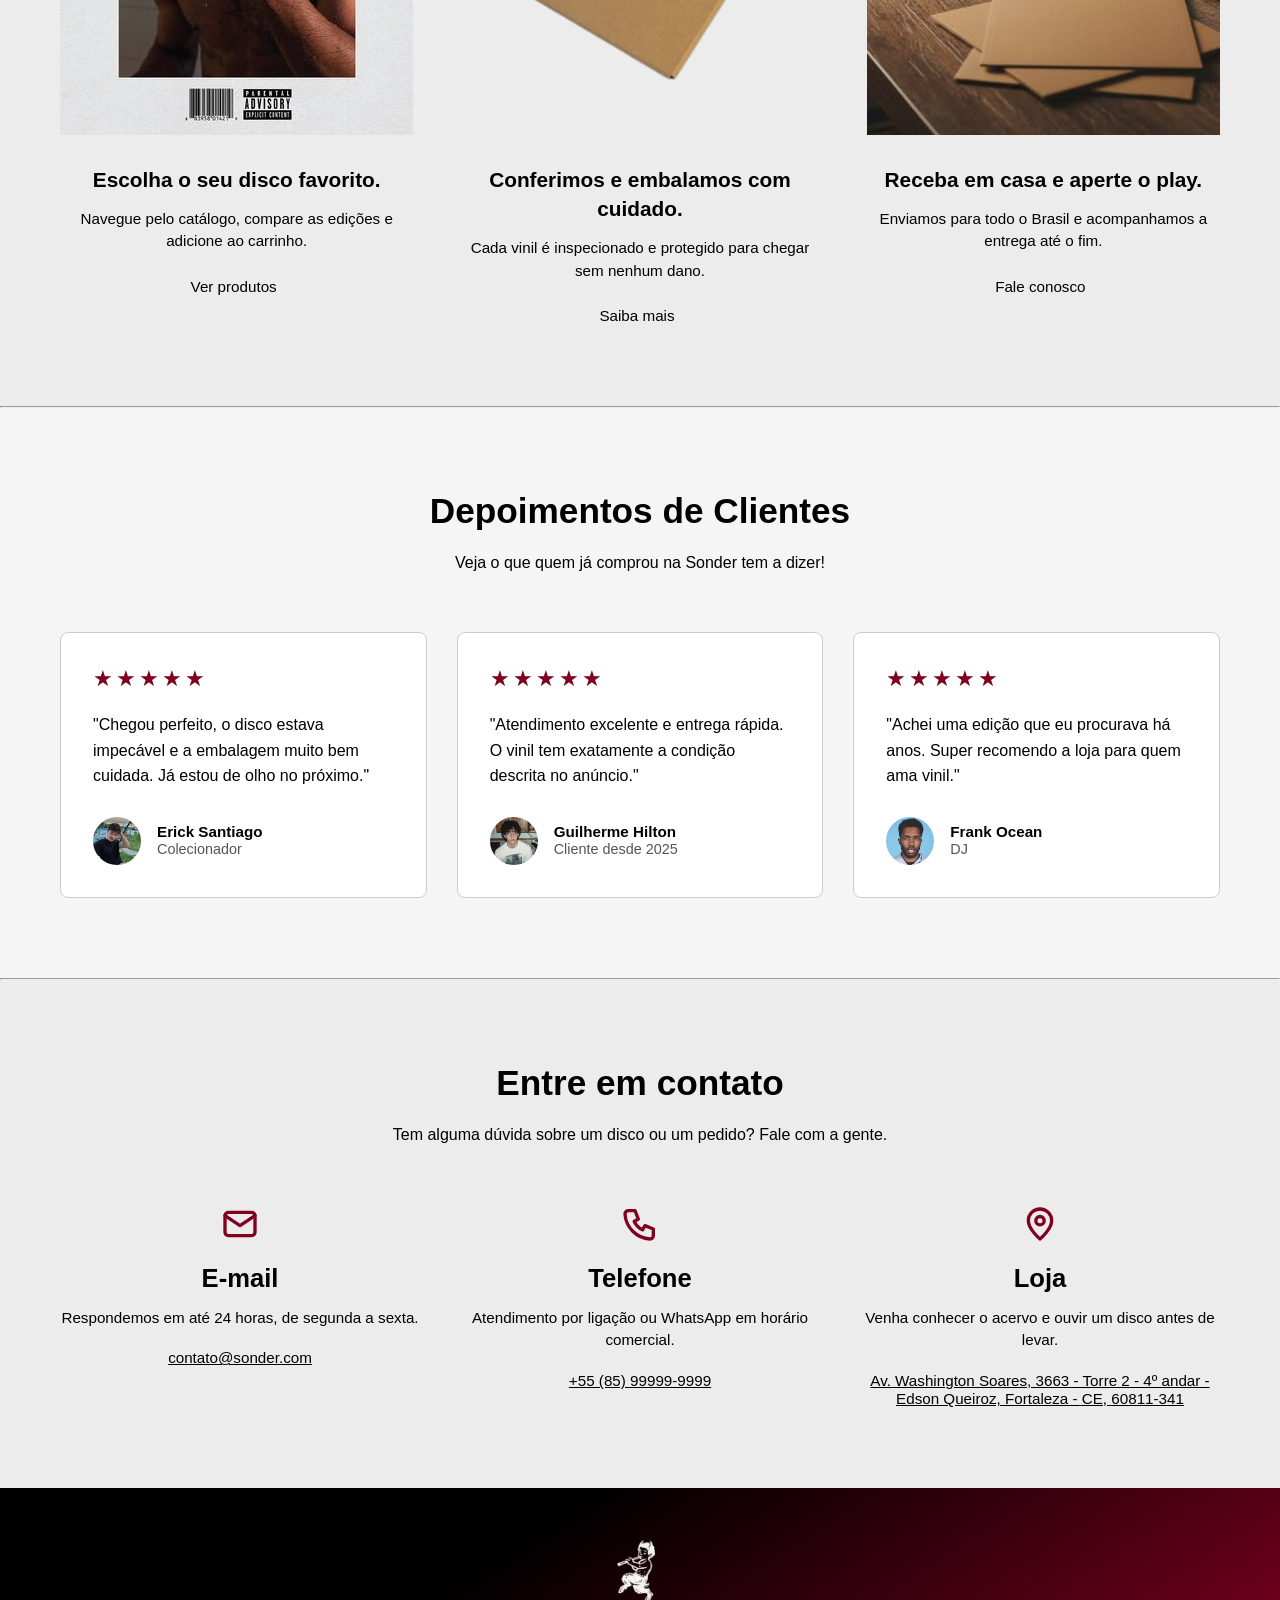
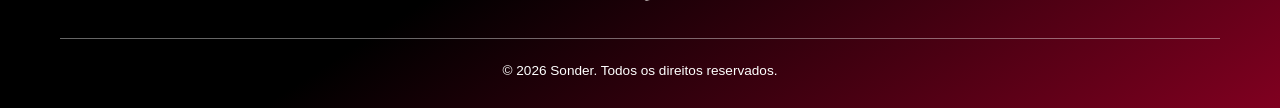
==== commit 806992a3: "site finalizado" ====
--- a/index.html
+++ b/index.html
@@ -52,7 +52,7 @@
       </div>
       <div class="info">
         <h3>D>E>A>T>H>M>E>T>A>L</h3>
-        <p class="preco">R$ 189,90</p>
+        <p class="preco">R$ 350,00</p>
         <button class="btn-carrinho">Adicionar ao carrinho</button>
       </div>
     </article>
@@ -84,7 +84,7 @@
       </div>
       <div class="info">
         <h3>Oh yeah?</h3>
-        <p class="preco">R$ 169,90</p>
+        <p class="preco">R$ 299,90</p>
         <button class="btn-carrinho">Adicionar ao carrinho</button>
       </div>
     </article>
@@ -100,7 +100,7 @@
       </div>
       <div class="info">
         <h3>Oh yeah?</h3>
-        <p class="preco">R$ 169,90</p>
+        <p class="preco">R$ 300,00</p>
         <button class="btn-carrinho">Adicionar ao carrinho</button>
       </div>
     </article>
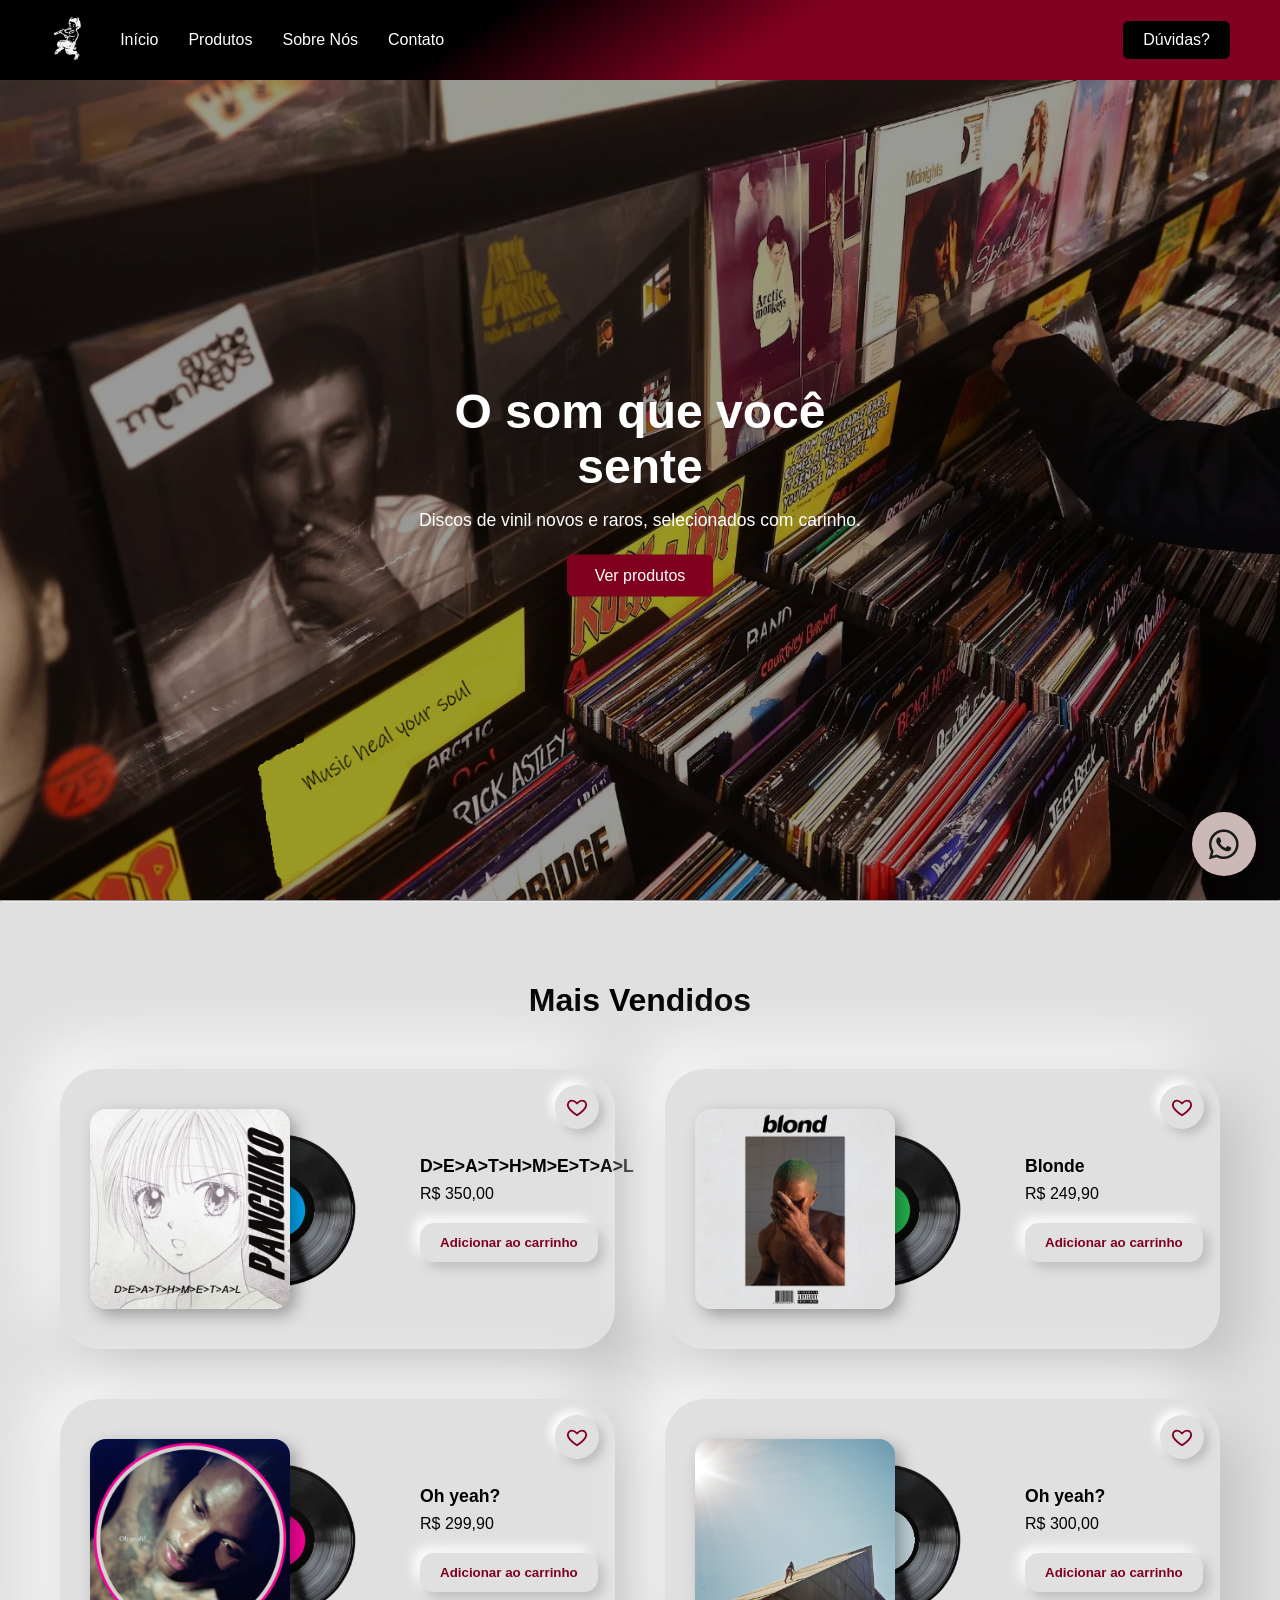
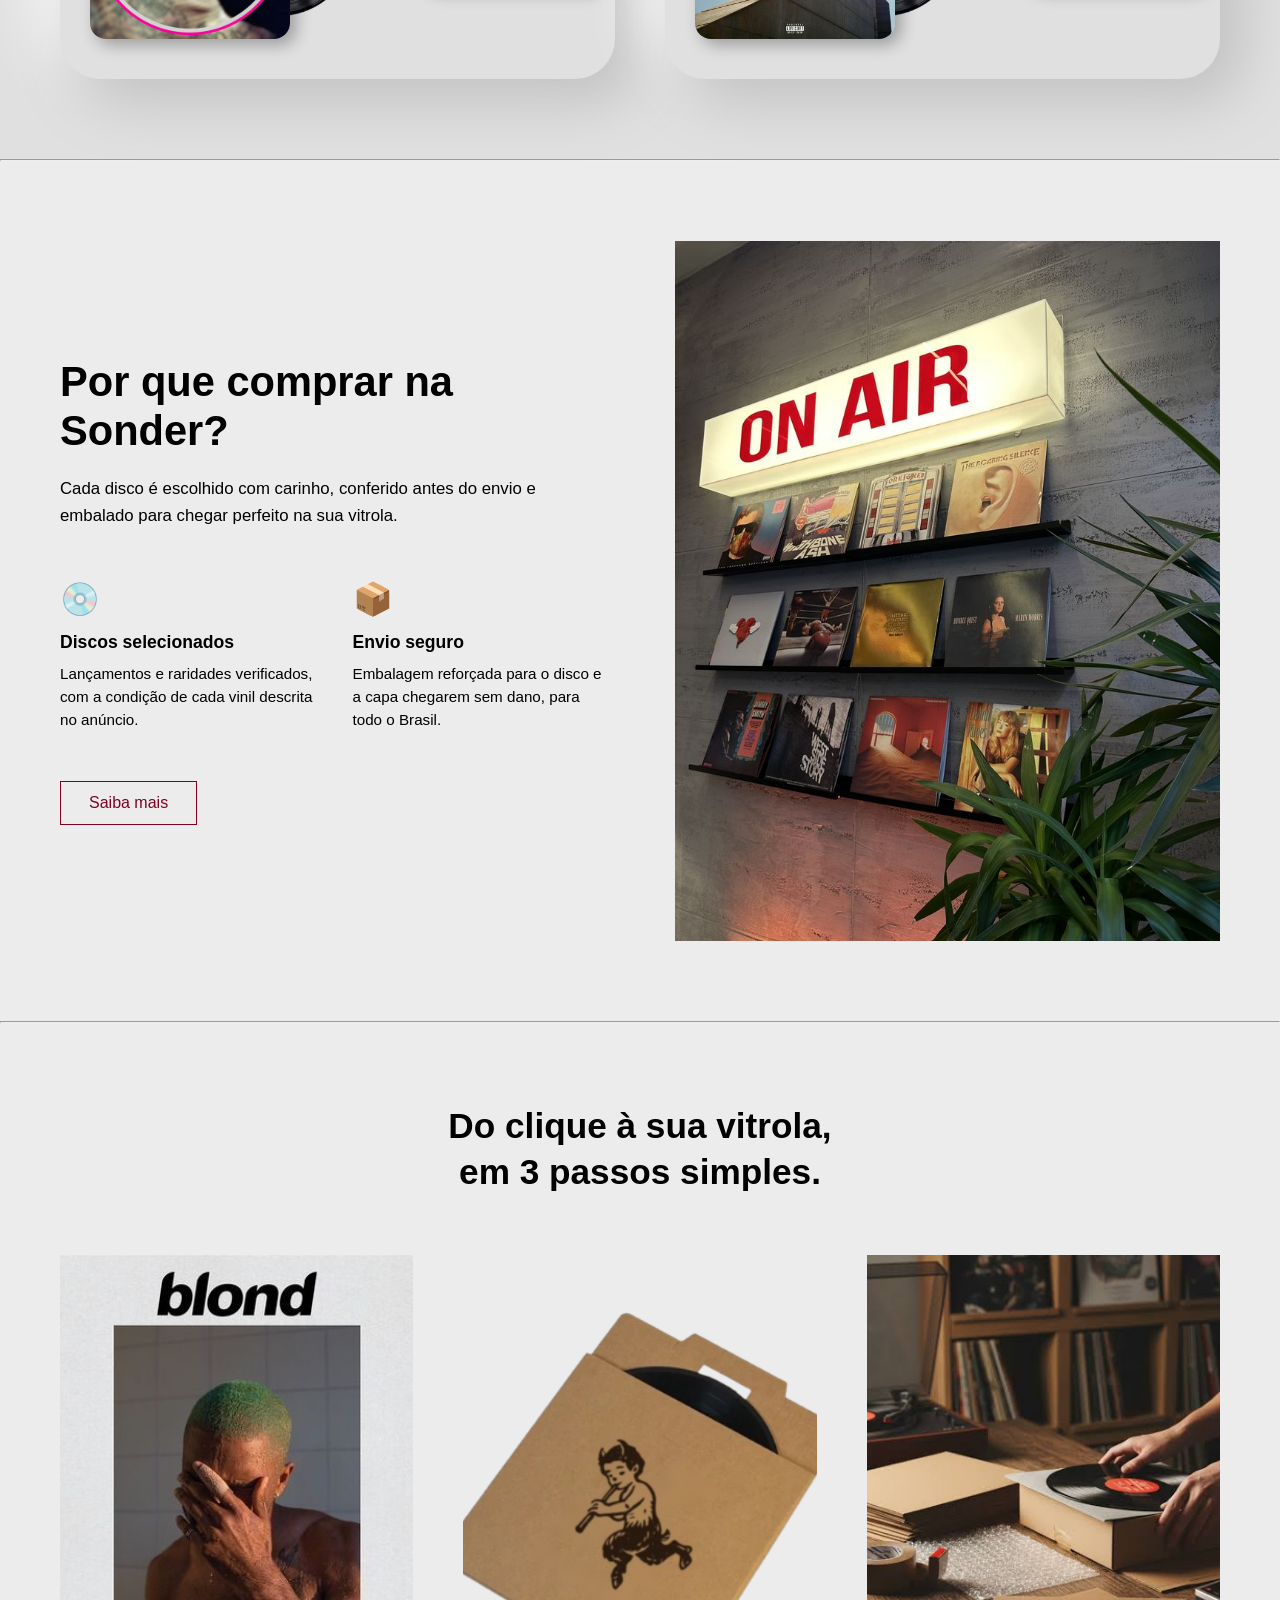
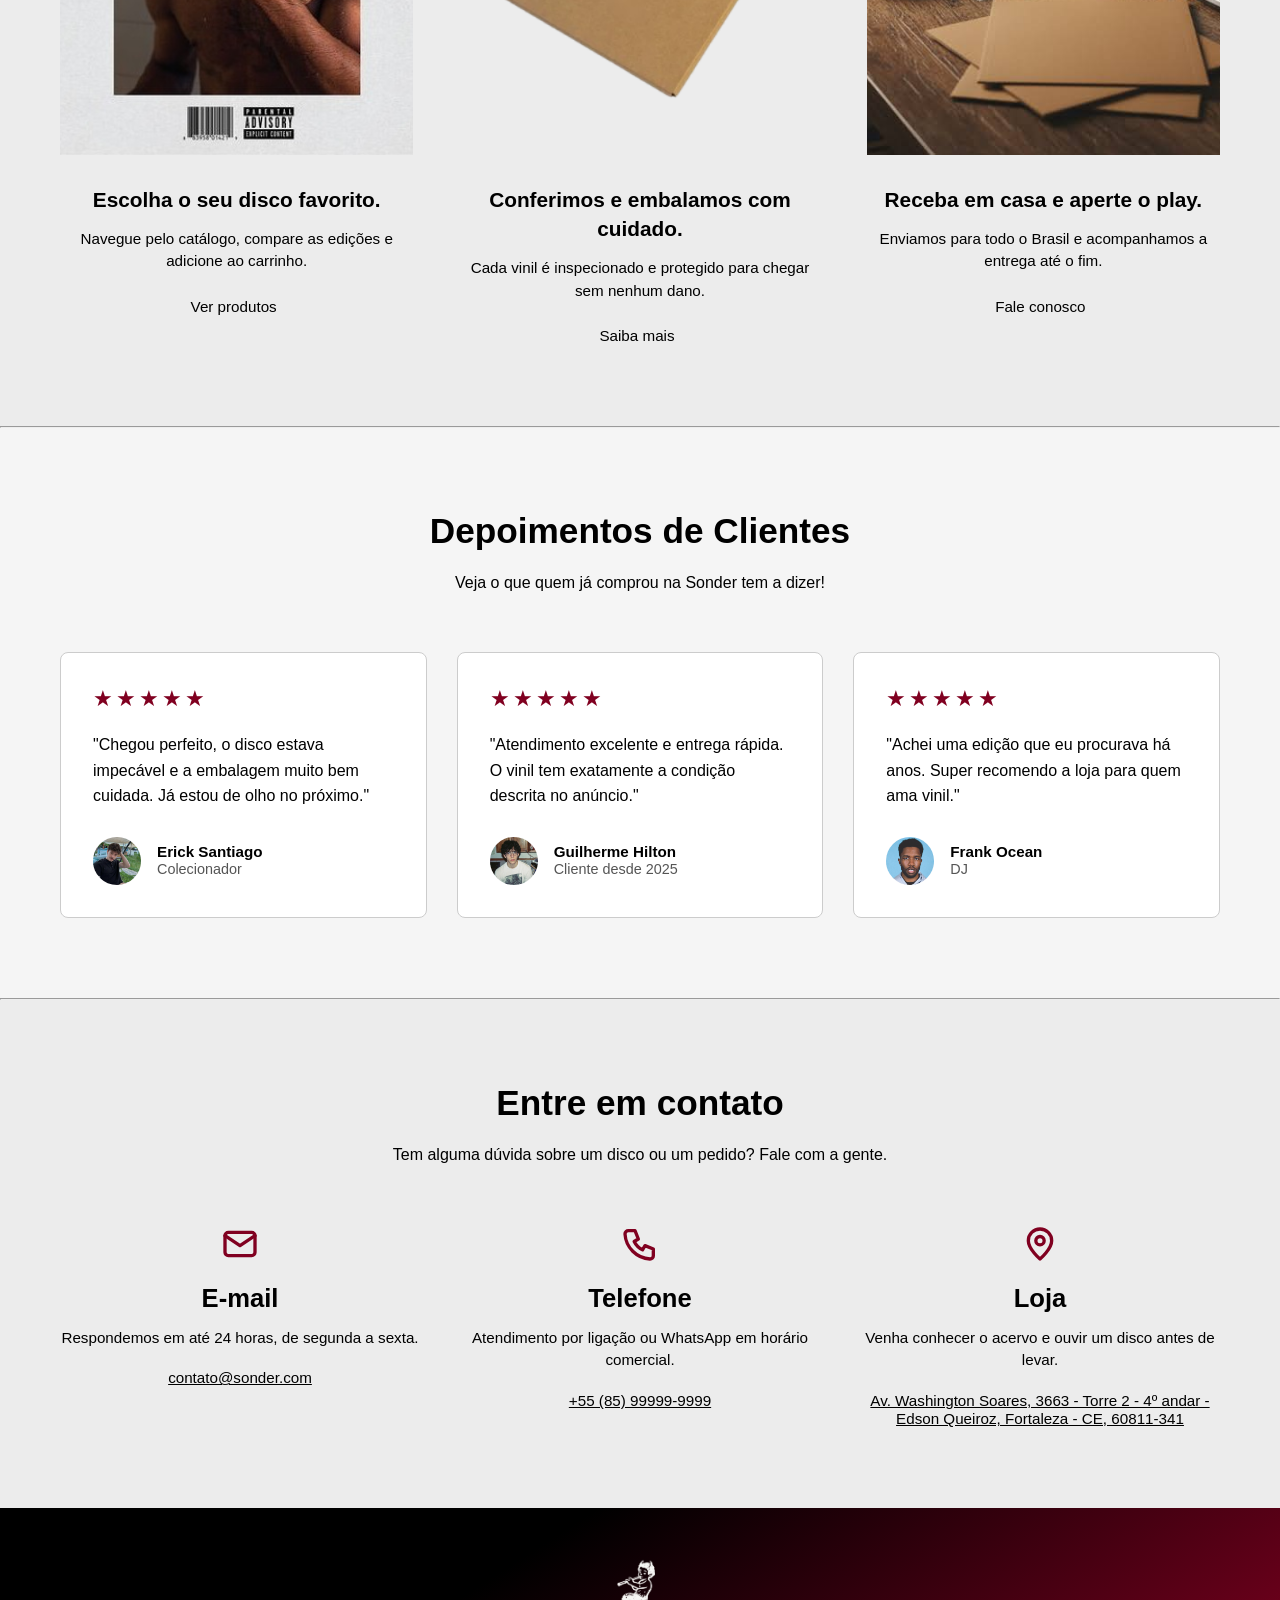
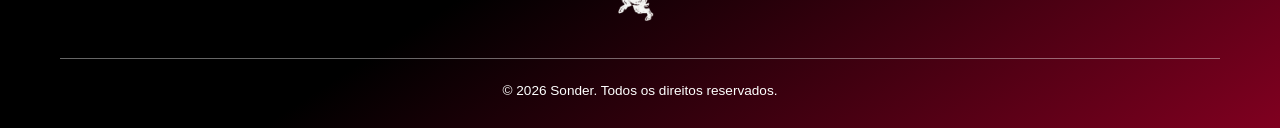
==== commit 6230989b: "projeto finalizado" ====
--- a/index.html
+++ b/index.html
@@ -4,6 +4,7 @@
     <meta charset="UTF-8">
     <meta name="viewport" content="width=device-width, initial-scale=1.0">
     <title>Sonder Company</title>
+    <link rel="stylesheet" href="https://cdnjs.cloudflare.com/ajax/libs/font-awesome/6.5.1/css/all.min.css">
     <link rel="stylesheet" href="style.css">
 </head>
 <body>
@@ -243,11 +244,16 @@
   <p>© 2026 Sonder. Todos os direitos reservados.</p>
 </footer>
 
+<a href="https://www.whatsapp.com/" class="whatsapp-fixo" target="_blank" rel="noopener noreferrer" aria-label="Falar pelo WhatsApp">
+    <i class="fa-brands fa-whatsapp"></i>
+</a>
+
 <script>
     document.querySelectorAll('.btn-curtir').forEach(btn => {
         btn.addEventListener('click', () => btn.classList.toggle('ativo'));
     });
 </script>
+
 </main>
 </div>
 </body>
--- a/style.css
+++ b/style.css
@@ -345,7 +345,7 @@
 }
 .etapa img{
     width: 100%;
-    height: 480px;
+    height: 500px;
     object-fit: cover;
     display: block;
     margin-bottom: 30px;
@@ -509,6 +509,29 @@
     color: #800020;
 }
 
+.whatsapp-fixo{
+    position: fixed;
+    right: 24px;
+    bottom: 24px;
+    z-index: 1100;
+    width: 64px;
+    height: 64px;
+    display: grid;
+    place-items: center;
+    border-radius: 50%;
+    background: #cdb8b8;
+    color: #1a1a1a;
+    font-size: 34px;
+    text-decoration: none;
+    box-shadow: 0 6px 16px rgba(0, 0, 0, .25);
+    transition: transform .2s ease, background .2s ease, color .2s ease;
+}
+.whatsapp-fixo:hover{
+    transform: scale(1.1);
+    background: #800020;
+    color: #fff;
+}
+
 @media (max-width: 1200px){
     .produtos-grid{
         grid-template-columns: 1fr;
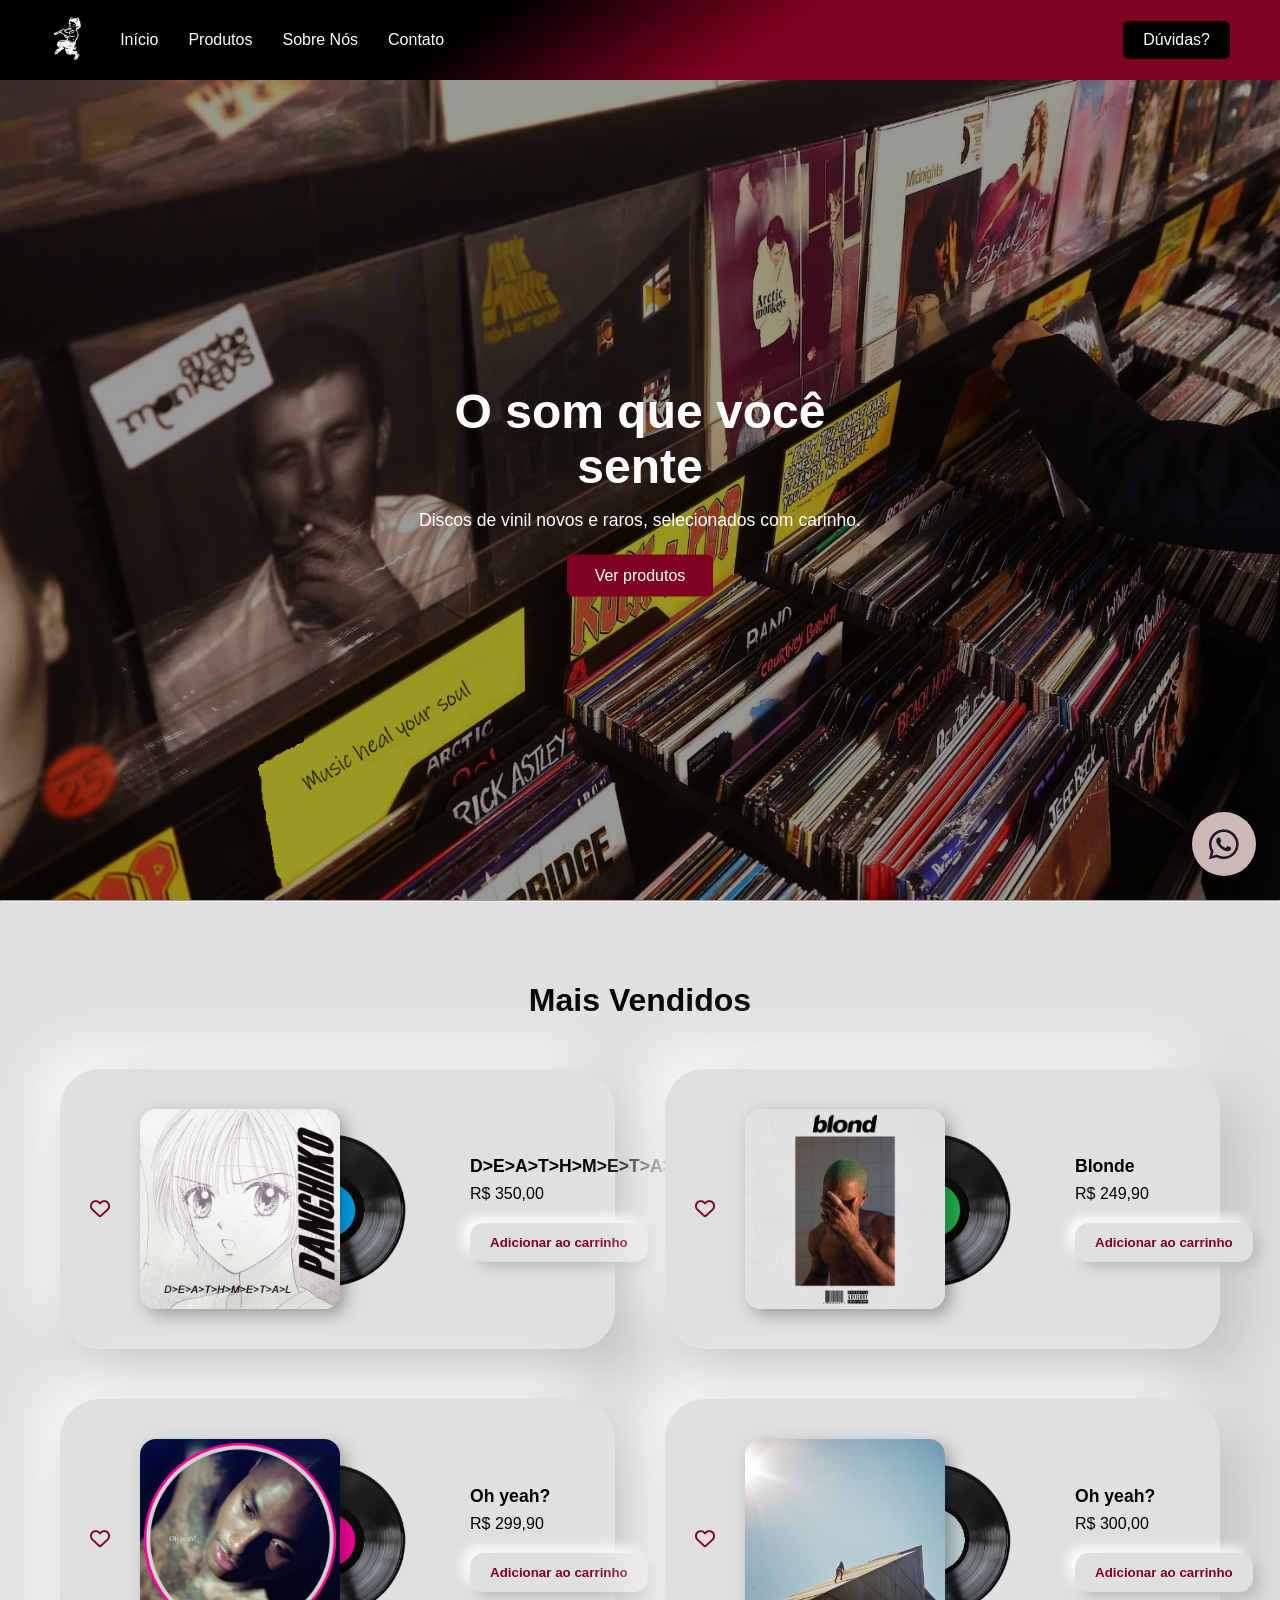
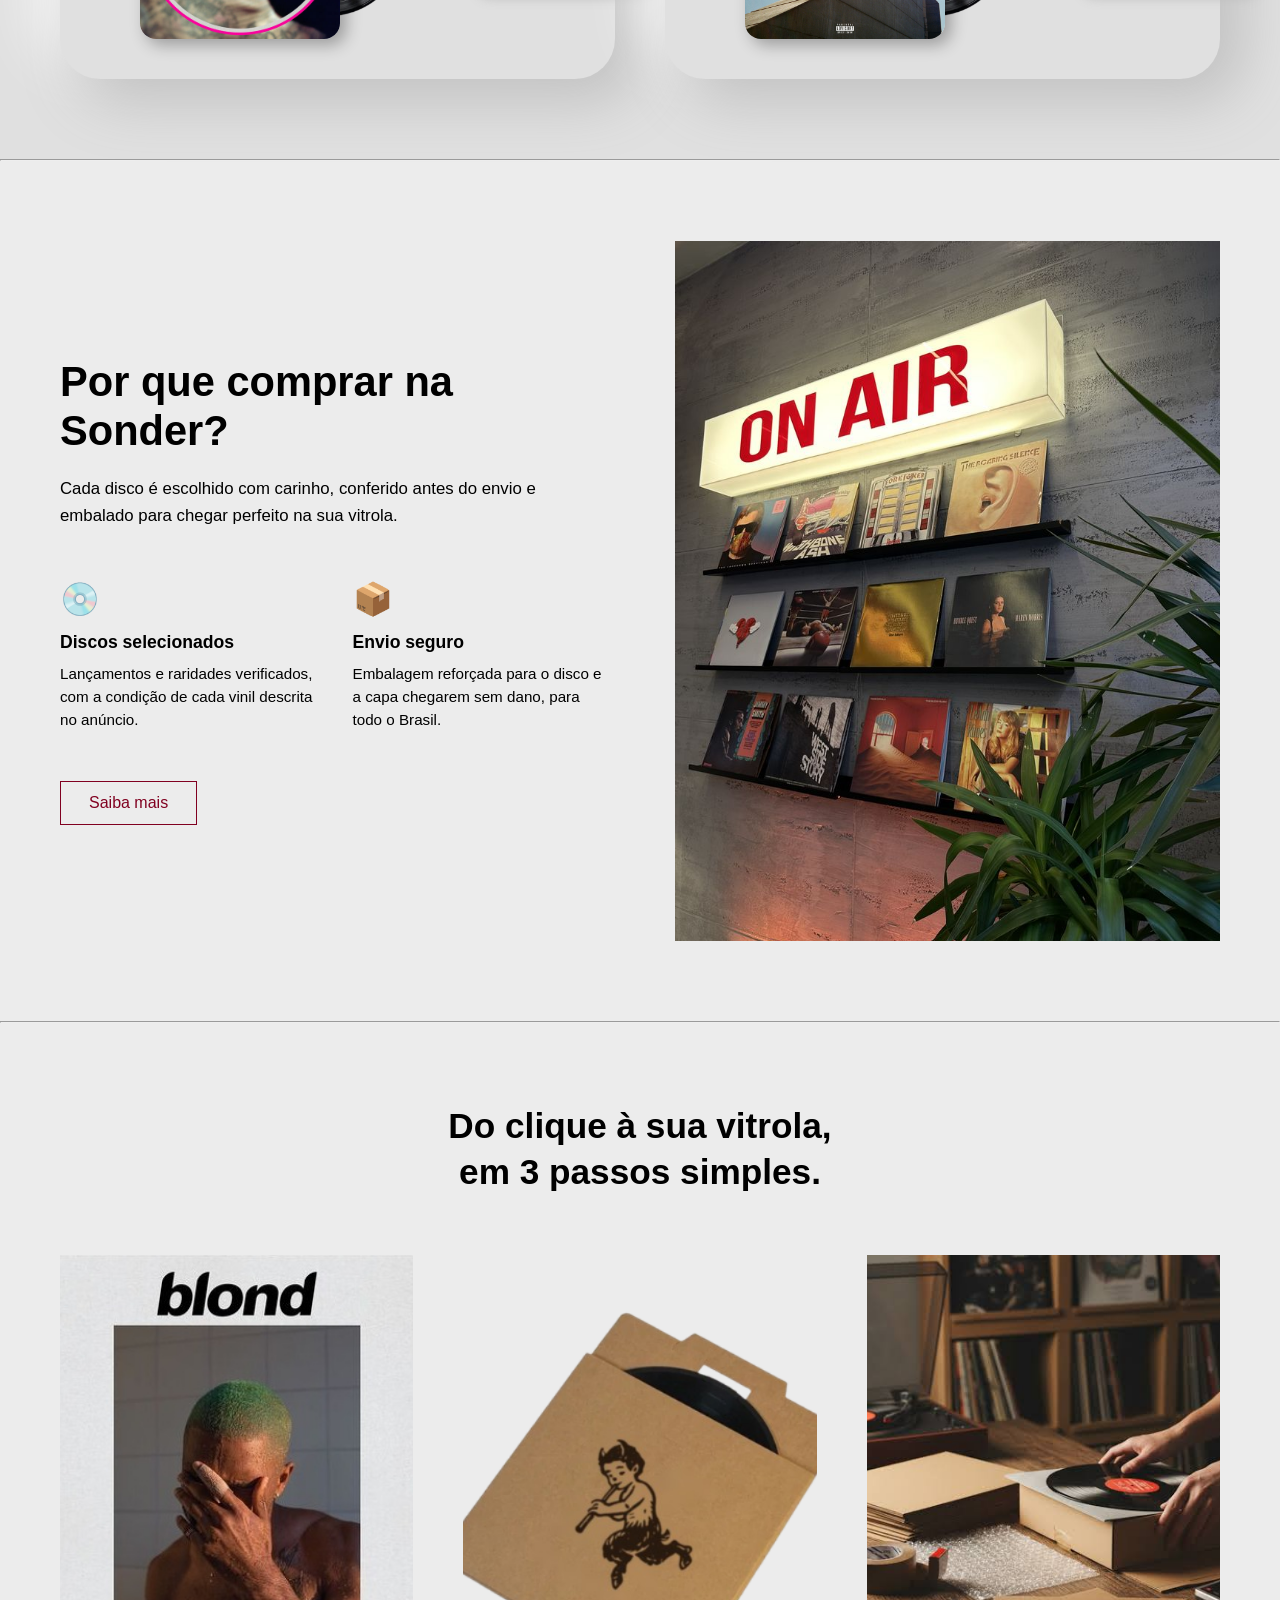
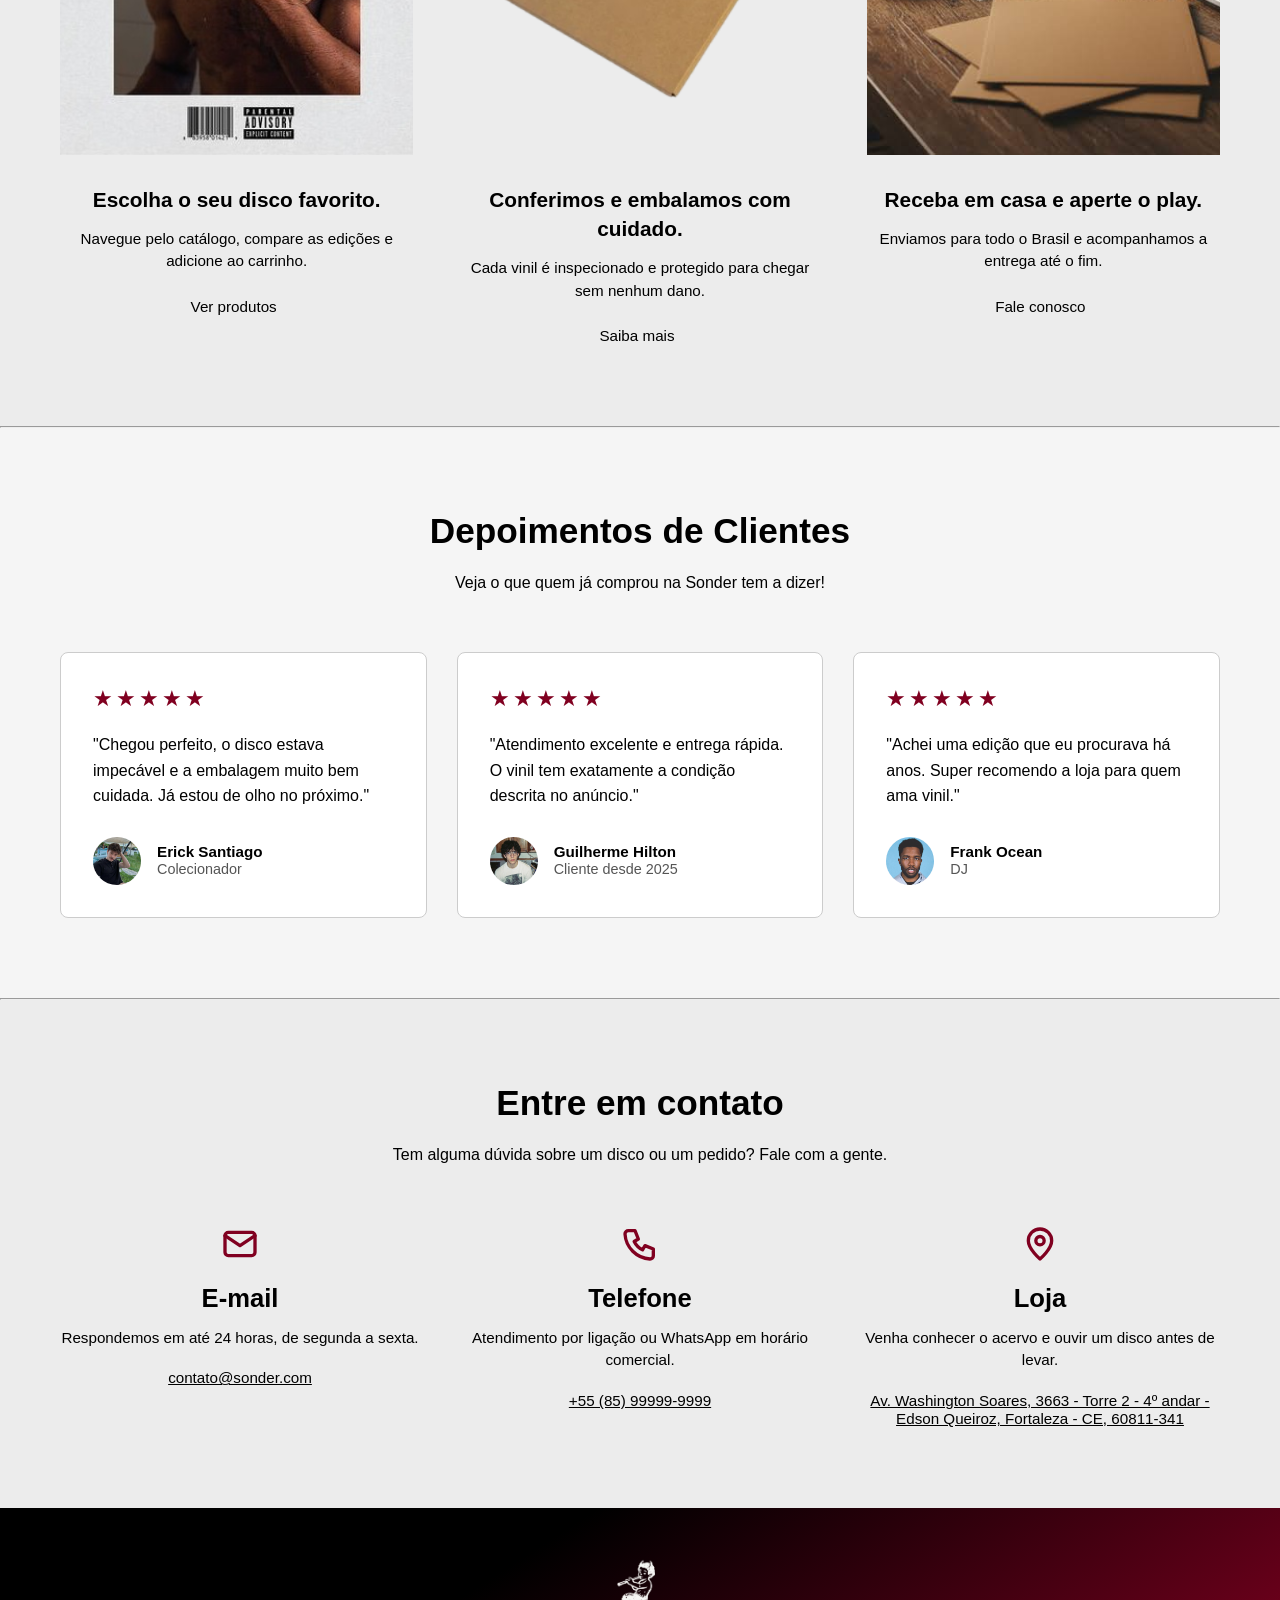
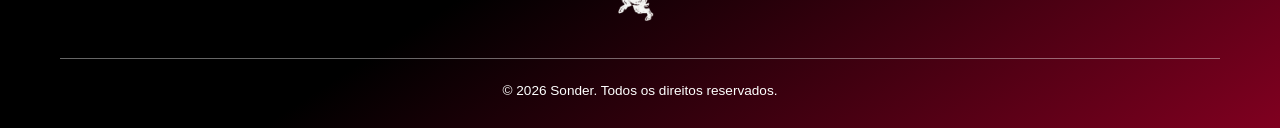
==== commit 1129e101: "Add files via upload" ====
--- a/index.html
+++ b/index.html
@@ -44,9 +44,10 @@
 
     <!-- CARD 1 -->
     <article class="card card-deathmetal">
-      <button class="btn-curtir" aria-label="Curtir">
-        <svg viewBox="0 0 24 24"><path d="M12 21s-7-4.5-9.5-9C1 8.5 3 5 6.5 5c2 0 3.5 1 5.5 3 2-2 3.5-3 5.5-3C21 5 23 8.5 21.5 12 19 16.5 12 21 12 21z"/></svg>
-      </button>
+      <input type="checkbox" id="curtir1" class="curtir-input">
+      <label for="curtir1" class="btn-curtir" aria-label="Curtir">
+        <i class="fa-regular fa-heart"></i>
+      </label>
       <div class="capa">
         <img class="album" src="imgs/panchiko.png" alt="Capa D>E>A>T>H>M>E>T>A>L">
         <img class="disco" src="imgs/discopanchiko.png" alt="">
@@ -60,9 +61,10 @@
 
     <!-- CARD 2 -->
     <article class="card card-blonde">
-      <button class="btn-curtir" aria-label="Curtir">
-        <svg viewBox="0 0 24 24"><path d="M12 21s-7-4.5-9.5-9C1 8.5 3 5 6.5 5c2 0 3.5 1 5.5 3 2-2 3.5-3 5.5-3C21 5 23 8.5 21.5 12 19 16.5 12 21 12 21z"/></svg>
-      </button>
+      <input type="checkbox" id="curtir1" class="curtir-input">
+      <label for="curtir1" class="btn-curtir" aria-label="Curtir">
+        <i class="fa-regular fa-heart"></i>
+      </label>
       <div class="capa">
         <img class="album" src="imgs/blonde.jpg" alt="Capa Blonde">
         <img class="disco" src="imgs/discoblonde.png" alt="">
@@ -76,9 +78,10 @@
 
     <!-- CARD 3 -->
     <article class="card card-ohyeah">
-      <button class="btn-curtir" aria-label="Curtir">
-        <svg viewBox="0 0 24 24"><path d="M12 21s-7-4.5-9.5-9C1 8.5 3 5 6.5 5c2 0 3.5 1 5.5 3 2-2 3.5-3 5.5-3C21 5 23 8.5 21.5 12 19 16.5 12 21 12 21z"/></svg>
-      </button>
+      <input type="checkbox" id="curtir1" class="curtir-input">
+      <label for="curtir1" class="btn-curtir" aria-label="Curtir">
+        <i class="fa-regular fa-heart"></i>
+      </label>
       <div class="capa">
         <img class="album" src="imgs/ohyeah.jpg" alt="Capa Oh yeah?">
         <img class="disco" src="imgs/discoyeah.png" alt="">
@@ -92,9 +95,10 @@
 
     <!-- CARD 4 -->
     <article class="card card-ohyeah">
-      <button class="btn-curtir" aria-label="Curtir">
-        <svg viewBox="0 0 24 24"><path d="M12 21s-7-4.5-9.5-9C1 8.5 3 5 6.5 5c2 0 3.5 1 5.5 3 2-2 3.5-3 5.5-3C21 5 23 8.5 21.5 12 19 16.5 12 21 12 21z"/></svg>
-      </button>
+      <input type="checkbox" id="curtir1" class="curtir-input">
+      <label for="curtir1" class="btn-curtir" aria-label="Curtir">
+        <i class="fa-regular fa-heart"></i>
+      </label>
       <div class="capa">
         <img class="album" src="imgs/freudian.jpg" alt="Capa Oh yeah?">
         <img class="disco" src="imgs/discofreudian.png" alt="">
@@ -248,12 +252,6 @@
     <i class="fa-brands fa-whatsapp"></i>
 </a>
 
-<script>
-    document.querySelectorAll('.btn-curtir').forEach(btn => {
-        btn.addEventListener('click', () => btn.classList.toggle('ativo'));
-    });
-</script>
-
 </main>
 </div>
 </body>
--- a/style.css
+++ b/style.css
@@ -220,36 +220,19 @@
     box-shadow: inset 4px 4px 8px #5c0017,
                 inset -4px -4px 8px #a40029;
 }
-.btn-curtir{
+
+.curtir-input{
     position: absolute;
-    top: 16px;
-    right: 16px;
-    z-index: 3;
-    width: 44px;
-    height: 44px;
-    border: none;
-    border-radius: 50%;
-    background: #e0e0e0;
-    cursor: pointer;
-    display: grid;
-    place-items: center;
-    box-shadow: 5px 5px 10px #bebebe,
-               -5px -5px 10px #ffffff;
-    transition: all .2s ease;
-}
-.btn-curtir svg{
-    width: 22px;
-    height: 22px;
-    fill: none;
-    stroke: #800020;
-    stroke-width: 2;
-}
-.btn-curtir.ativo{
-    box-shadow: inset 4px 4px 8px #bebebe,
-                inset -4px -4px 8px #ffffff;
-}
-.btn-curtir.ativo svg{
-    fill: #800020;
+    opacity: 0;
+    pointer-events: none;
+}
+.btn-curtir i{
+    font-size: 20px;
+    color: #800020;
+    transition: transform .2s ease;
+}
+.btn-curtir:hover i{
+    transform: scale(1.15);
 }
 
 /* ===== POR QUE COMPRAR ===== */
